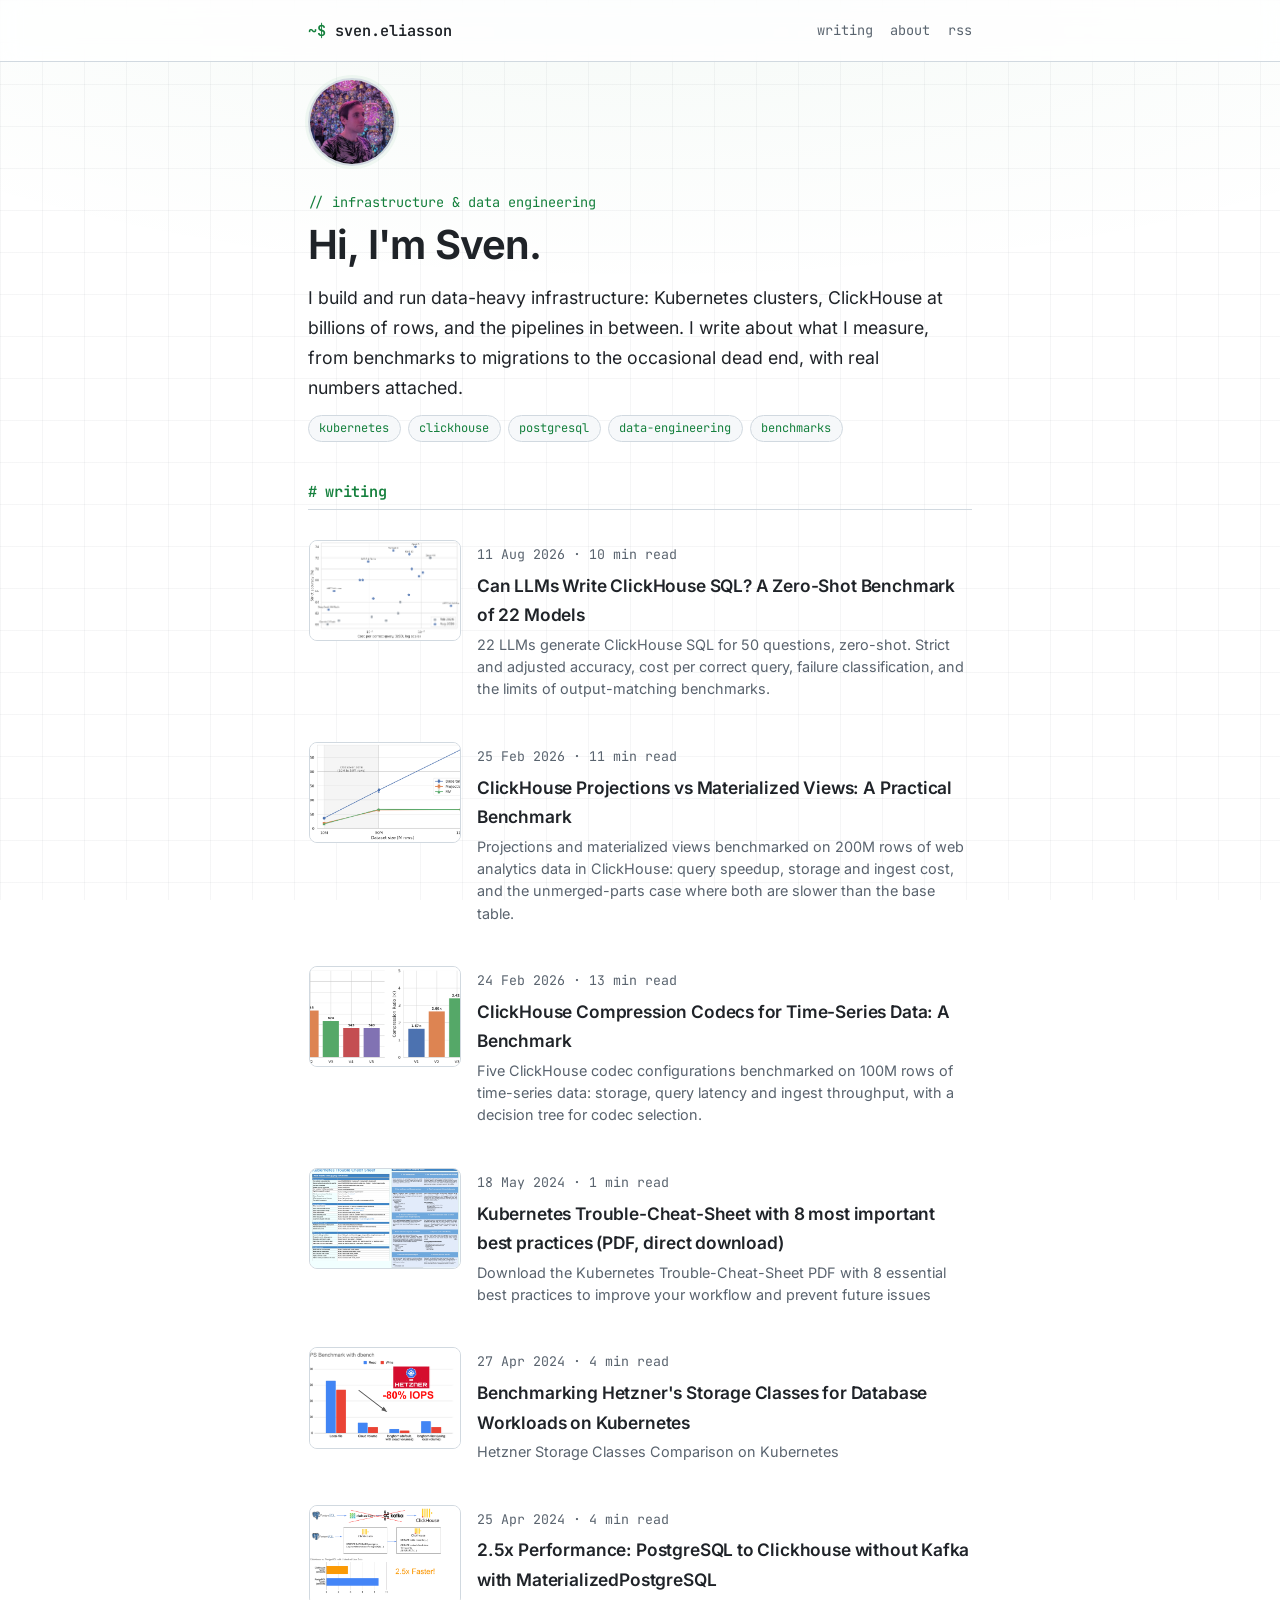
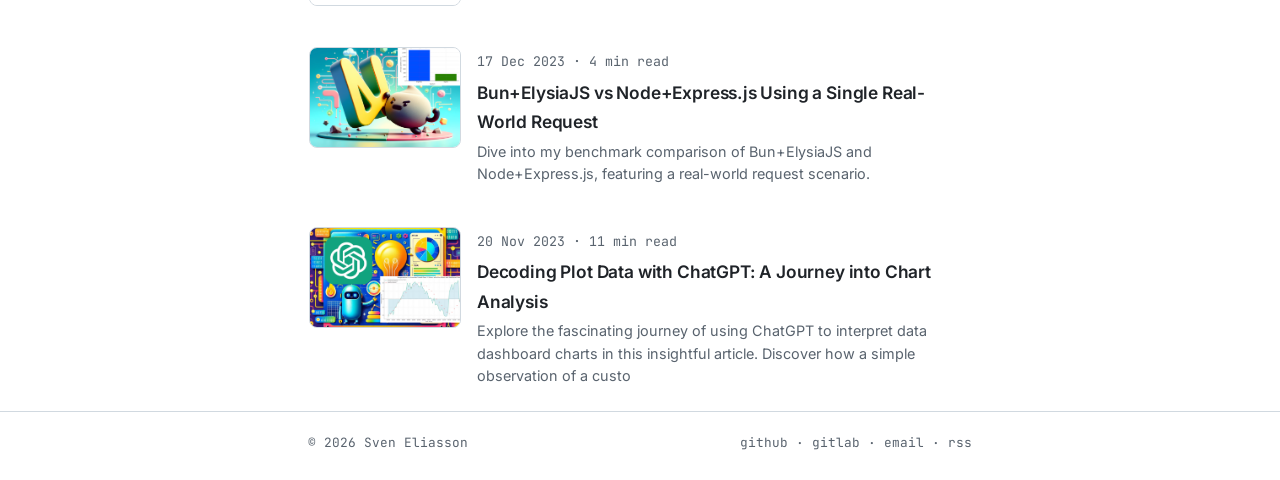
==== index.html @ e59bf4e6 "deploy: comino/blog@e3d6c3b7e4f18a72178c5c359baac1803e4e9590" ====
<!DOCTYPE html><html lang="en"> <head><meta charset="utf-8"><meta name="viewport" content="width=device-width, initial-scale=1"><title>Sven Eliasson · Infrastructure &amp; Data Engineering</title><meta name="description" content="Engineering notes on Kubernetes, ClickHouse and data pipelines: benchmarks, learnings and numbers from production."><link rel="canonical" href="https://sveneliasson.de/"><link rel="icon" type="image/svg+xml" href="/favicon.svg"><meta property="og:title" content="Sven Eliasson · Infrastructure &#38; Data Engineering"><meta property="og:description" content="Engineering notes on Kubernetes, ClickHouse and data pipelines: benchmarks, learnings and numbers from production."><meta property="og:type" content="website"><meta property="og:url" content="https://sveneliasson.de/"><meta name="twitter:card" content="summary"><link rel="alternate" type="application/rss+xml" title="Sven Eliasson" href="/rss.xml"><link rel="sitemap" href="/sitemap-index.xml"><link rel="stylesheet" href="/_astro/_slug_.RFOjj78o.css">
<style>.hero[data-astro-cid-j7pv25f6]{margin:1rem 0 2.5rem}.portrait[data-astro-cid-j7pv25f6]{width:5.5rem;height:5.5rem;border-radius:50%;object-fit:cover;border:2px solid var(--border);box-shadow:0 0 0 3px var(--glow);margin-bottom:1rem}.kicker[data-astro-cid-j7pv25f6]{font-family:var(--mono);font-size:.85rem;color:var(--accent);margin:0 0 .4rem}.hero[data-astro-cid-j7pv25f6] h1[data-astro-cid-j7pv25f6]{font-size:2.5rem;margin:0 0 .8rem}.lede[data-astro-cid-j7pv25f6]{font-size:1.1rem;max-width:40rem;margin:0}.section-label[data-astro-cid-j7pv25f6]{font-family:var(--mono);font-size:.95rem;font-weight:600;color:var(--accent);border-bottom:1px solid var(--border);padding-bottom:.5rem}.post-list[data-astro-cid-j7pv25f6]{list-style:none;padding:0;margin:0}.post-list[data-astro-cid-j7pv25f6] li[data-astro-cid-j7pv25f6]{margin:0}.post-link[data-astro-cid-j7pv25f6]{display:flex;gap:1rem;align-items:flex-start;padding:1.05rem 1rem;margin:.35rem -1rem;border-radius:10px;border:1px solid transparent;color:inherit;text-decoration:none;transition:background .15s ease,border-color .15s ease}.post-link[data-astro-cid-j7pv25f6]:hover{background:var(--bg-raise);border-color:var(--border);text-decoration:none}.post-title[data-astro-cid-j7pv25f6]{display:block;font-weight:600;font-size:1.08rem;letter-spacing:-.01em;color:var(--fg);margin-top:.2rem;transition:color .15s ease}.post-link[data-astro-cid-j7pv25f6]:hover .post-title[data-astro-cid-j7pv25f6]{color:var(--accent)}.post-body[data-astro-cid-j7pv25f6]{flex:1;min-width:0}.post-thumb[data-astro-cid-j7pv25f6]{flex:none;width:9.5rem;aspect-ratio:3 / 2;object-fit:cover;border-radius:8px;transition:border-color .15s ease}.post-link[data-astro-cid-j7pv25f6]:hover .post-thumb[data-astro-cid-j7pv25f6]{border-color:var(--accent)}@media(max-width:34rem){.post-link[data-astro-cid-j7pv25f6]{flex-direction:column;gap:.75rem}.post-thumb[data-astro-cid-j7pv25f6]{width:100%;aspect-ratio:2 / 1}}.post-desc[data-astro-cid-j7pv25f6]{display:block;color:var(--muted);font-size:.9rem;line-height:1.55;margin-top:.25rem}
</style></head> <body> <header class="site"> <div class="wrap"> <a href="/" class="brand"><span class="prompt">~$</span> sven.eliasson</a> <nav> <a href="/">writing</a> <a href="/about/">about</a> <a href="/rss.xml">rss</a> </nav> </div> </header> <main class="wrap">  <section class="hero" data-astro-cid-j7pv25f6> <img class="portrait" src="/images/sven-avatar.jpg" alt="Sven Eliasson" width="480" height="480" data-astro-cid-j7pv25f6> <p class="kicker" data-astro-cid-j7pv25f6>// infrastructure &amp; data engineering</p> <h1 data-astro-cid-j7pv25f6>Hi, I'm Sven.</h1> <p class="lede" data-astro-cid-j7pv25f6>
I build and run data-heavy infrastructure: Kubernetes clusters, ClickHouse at
      billions of rows, and the pipelines in between. I write about what I measure,
      from benchmarks to migrations to the occasional dead end, with real numbers attached.
</p> <ul class="chips" aria-label="Topics" data-astro-cid-j7pv25f6> <li class="chip" data-astro-cid-j7pv25f6>kubernetes</li> <li class="chip" data-astro-cid-j7pv25f6>clickhouse</li> <li class="chip" data-astro-cid-j7pv25f6>postgresql</li> <li class="chip" data-astro-cid-j7pv25f6>data-engineering</li> <li class="chip" data-astro-cid-j7pv25f6>benchmarks</li> </ul> </section> <section data-astro-cid-j7pv25f6> <h2 class="section-label" data-astro-cid-j7pv25f6># writing</h2> <ul class="post-list" data-astro-cid-j7pv25f6> <li data-astro-cid-j7pv25f6> <a class="post-link" href="/can-llms-write-clickhouse-sql-zero-shot-evaluation/" data-astro-cid-j7pv25f6> <img class="post-thumb" src="/images/exp03-cost-efficiency.png" alt="" loading="lazy" data-astro-cid-j7pv25f6> <span class="post-body" data-astro-cid-j7pv25f6> <span class="meta" data-astro-cid-j7pv25f6> 11 Aug 2026 · 10 min read
</span> <span class="post-title" data-astro-cid-j7pv25f6>Can LLMs Write ClickHouse SQL? A Zero-Shot Benchmark of 22 Models</span> <span class="post-desc" data-astro-cid-j7pv25f6>22 LLMs generate ClickHouse SQL for 50 questions, zero-shot. Strict and adjusted accuracy, cost per correct query, failure classification, and the limits of output-matching benchmarks.</span> </span> </a> </li><li data-astro-cid-j7pv25f6> <a class="post-link" href="/clickhouse-projections-vs-materialized-views-benchmark/" data-astro-cid-j7pv25f6> <img class="post-thumb" src="/images/exp02-scaling-crossover.png" alt="" loading="lazy" data-astro-cid-j7pv25f6> <span class="post-body" data-astro-cid-j7pv25f6> <span class="meta" data-astro-cid-j7pv25f6> 25 Feb 2026 · 11 min read
</span> <span class="post-title" data-astro-cid-j7pv25f6>ClickHouse Projections vs Materialized Views: A Practical Benchmark</span> <span class="post-desc" data-astro-cid-j7pv25f6>Projections and materialized views benchmarked on 200M rows of web analytics data in ClickHouse: query speedup, storage and ingest cost, and the unmerged-parts case where both are slower than the base table.</span> </span> </a> </li><li data-astro-cid-j7pv25f6> <a class="post-link" href="/clickhouse-compression-codecs-timeseries-benchmark/" data-astro-cid-j7pv25f6> <img class="post-thumb" src="/images/exp01-storage-overview.png" alt="" loading="lazy" data-astro-cid-j7pv25f6> <span class="post-body" data-astro-cid-j7pv25f6> <span class="meta" data-astro-cid-j7pv25f6> 24 Feb 2026 · 13 min read
</span> <span class="post-title" data-astro-cid-j7pv25f6>ClickHouse Compression Codecs for Time-Series Data: A Benchmark</span> <span class="post-desc" data-astro-cid-j7pv25f6>Five ClickHouse codec configurations benchmarked on 100M rows of time-series data: storage, query latency and ingest throughput, with a decision tree for codec selection.</span> </span> </a> </li><li data-astro-cid-j7pv25f6> <a class="post-link" href="/kubernetes-trouble-cheat-sheet-with-8-most-important-best-practices-pdf-direct-download/" data-astro-cid-j7pv25f6> <img class="post-thumb" src="/images/v1716052982499-e3b21c1c-205d-43d4-8384-5326130189cd.png" alt="" loading="lazy" data-astro-cid-j7pv25f6> <span class="post-body" data-astro-cid-j7pv25f6> <span class="meta" data-astro-cid-j7pv25f6> 18 May 2024 · 1 min read
</span> <span class="post-title" data-astro-cid-j7pv25f6>Kubernetes  Trouble-Cheat-Sheet with 8 most important best practices  (PDF, direct download)</span> <span class="post-desc" data-astro-cid-j7pv25f6>Download the Kubernetes Trouble-Cheat-Sheet PDF with 8 essential best practices to improve your workflow and prevent future issues</span> </span> </a> </li><li data-astro-cid-j7pv25f6> <a class="post-link" href="/benchmarking-hetzners-storage-classes-for-database-workloads-on-kubernetes/" data-astro-cid-j7pv25f6> <img class="post-thumb" src="/images/v1714235920738-ec1713ff-0bb8-4c96-9eeb-075066a65e16.png" alt="" loading="lazy" data-astro-cid-j7pv25f6> <span class="post-body" data-astro-cid-j7pv25f6> <span class="meta" data-astro-cid-j7pv25f6> 27 Apr 2024 · 4 min read
</span> <span class="post-title" data-astro-cid-j7pv25f6>Benchmarking Hetzner&#39;s Storage Classes for Database Workloads on Kubernetes</span> <span class="post-desc" data-astro-cid-j7pv25f6>Hetzner Storage Classes Comparison on Kubernetes</span> </span> </a> </li><li data-astro-cid-j7pv25f6> <a class="post-link" href="/stream-postgresql-to-clickhouse-without-kafka-with-materializedpostgresql/" data-astro-cid-j7pv25f6> <img class="post-thumb" src="/images/v1714059286187-323b96fd-dc4b-408f-941a-7e0b5c29815b.png" alt="" loading="lazy" data-astro-cid-j7pv25f6> <span class="post-body" data-astro-cid-j7pv25f6> <span class="meta" data-astro-cid-j7pv25f6> 25 Apr 2024 · 4 min read
</span> <span class="post-title" data-astro-cid-j7pv25f6>2.5x Performance: PostgreSQL to Clickhouse without Kafka with MaterializedPostgreSQL</span>  </span> </a> </li><li data-astro-cid-j7pv25f6> <a class="post-link" href="/bunelysiajs-vs-nodeexpressjs-using-a-single-real-world-request/" data-astro-cid-j7pv25f6> <img class="post-thumb" src="/images/v1714236478995-d636ca86-f2e2-45c1-926a-fd06dfc77a70.png" alt="" loading="lazy" data-astro-cid-j7pv25f6> <span class="post-body" data-astro-cid-j7pv25f6> <span class="meta" data-astro-cid-j7pv25f6> 17 Dec 2023 · 4 min read
</span> <span class="post-title" data-astro-cid-j7pv25f6>Bun+ElysiaJS vs Node+Express.js Using a Single Real-World Request</span> <span class="post-desc" data-astro-cid-j7pv25f6>Dive into my benchmark comparison of Bun+ElysiaJS and Node+Express.js, featuring a real-world request scenario.</span> </span> </a> </li><li data-astro-cid-j7pv25f6> <a class="post-link" href="/decoding-plot-data-with-chatgpt-a-journey-into-chart-analysis-part-1/" data-astro-cid-j7pv25f6> <img class="post-thumb" src="/images/v1714236677806-10f3b815-e233-4522-a0b3-6654522fe5af.png" alt="" loading="lazy" data-astro-cid-j7pv25f6> <span class="post-body" data-astro-cid-j7pv25f6> <span class="meta" data-astro-cid-j7pv25f6> 20 Nov 2023 · 11 min read
</span> <span class="post-title" data-astro-cid-j7pv25f6>Decoding Plot Data with ChatGPT: A Journey into Chart Analysis</span> <span class="post-desc" data-astro-cid-j7pv25f6>Explore the fascinating journey of using ChatGPT to interpret data dashboard charts in this insightful article. Discover how a simple observation of a custo</span> </span> </a> </li> </ul> </section>   </main> <footer class="site"> <div class="wrap"> <span>© 2026 Sven Eliasson</span> <span> <a href="https://github.com/comino">github</a> ·
<a href="https://gitlab.com/comino">gitlab</a> ·
<a href="mailto:mail@sveneliasson.de">email</a> ·
<a href="/rss.xml">rss</a> </span> </div> </footer> </body></html>
---- _astro/_slug_.RFOjj78o.css ----
@font-face{font-family:Inter Variable;font-style:normal;font-display:swap;font-weight:100 900;src:url(/_astro/inter-cyrillic-ext-wght-normal.BOeWTOD4.woff2) format("woff2-variations");unicode-range:U+0460-052F,U+1C80-1C8A,U+20B4,U+2DE0-2DFF,U+A640-A69F,U+FE2E-FE2F}@font-face{font-family:Inter Variable;font-style:normal;font-display:swap;font-weight:100 900;src:url(/_astro/inter-cyrillic-wght-normal.DqGufNeO.woff2) format("woff2-variations");unicode-range:U+0301,U+0400-045F,U+0490-0491,U+04B0-04B1,U+2116}@font-face{font-family:Inter Variable;font-style:normal;font-display:swap;font-weight:100 900;src:url(/_astro/inter-greek-ext-wght-normal.DlzME5K_.woff2) format("woff2-variations");unicode-range:U+1F00-1FFF}@font-face{font-family:Inter Variable;font-style:normal;font-display:swap;font-weight:100 900;src:url(/_astro/inter-greek-wght-normal.CkhJZR-_.woff2) format("woff2-variations");unicode-range:U+0370-0377,U+037A-037F,U+0384-038A,U+038C,U+038E-03A1,U+03A3-03FF}@font-face{font-family:Inter Variable;font-style:normal;font-display:swap;font-weight:100 900;src:url(/_astro/inter-vietnamese-wght-normal.CBcvBZtf.woff2) format("woff2-variations");unicode-range:U+0102-0103,U+0110-0111,U+0128-0129,U+0168-0169,U+01A0-01A1,U+01AF-01B0,U+0300-0301,U+0303-0304,U+0308-0309,U+0323,U+0329,U+1EA0-1EF9,U+20AB}@font-face{font-family:Inter Variable;font-style:normal;font-display:swap;font-weight:100 900;src:url(/_astro/inter-latin-ext-wght-normal.DO1Apj_S.woff2) format("woff2-variations");unicode-range:U+0100-02BA,U+02BD-02C5,U+02C7-02CC,U+02CE-02D7,U+02DD-02FF,U+0304,U+0308,U+0329,U+1D00-1DBF,U+1E00-1E9F,U+1EF2-1EFF,U+2020,U+20A0-20AB,U+20AD-20C0,U+2113,U+2C60-2C7F,U+A720-A7FF}@font-face{font-family:Inter Variable;font-style:normal;font-display:swap;font-weight:100 900;src:url(/_astro/inter-latin-wght-normal.Dx4kXJAl.woff2) format("woff2-variations");unicode-range:U+0000-00FF,U+0131,U+0152-0153,U+02BB-02BC,U+02C6,U+02DA,U+02DC,U+0304,U+0308,U+0329,U+2000-206F,U+20AC,U+2122,U+2191,U+2193,U+2212,U+2215,U+FEFF,U+FFFD}@font-face{font-family:JetBrains Mono Variable;font-style:normal;font-display:swap;font-weight:100 800;src:url([data-uri]) format("woff2-variations");unicode-range:U+0460-052F,U+1C80-1C8A,U+20B4,U+2DE0-2DFF,U+A640-A69F,U+FE2E-FE2F}@font-face{font-family:JetBrains Mono Variable;font-style:normal;font-display:swap;font-weight:100 800;src:url(/_astro/jetbrains-mono-cyrillic-wght-normal.D73BlboJ.woff2) format("woff2-variations");unicode-range:U+0301,U+0400-045F,U+0490-0491,U+04B0-04B1,U+2116}@font-face{font-family:JetBrains Mono Variable;font-style:normal;font-display:swap;font-weight:100 800;src:url(/_astro/jetbrains-mono-greek-wght-normal.Bw9x6K1M.woff2) format("woff2-variations");unicode-range:U+0370-0377,U+037A-037F,U+0384-038A,U+038C,U+038E-03A1,U+03A3-03FF}@font-face{font-family:JetBrains Mono Variable;font-style:normal;font-display:swap;font-weight:100 800;src:url(/_astro/jetbrains-mono-vietnamese-wght-normal.Bt-aOZkq.woff2) format("woff2-variations");unicode-range:U+0102-0103,U+0110-0111,U+0128-0129,U+0168-0169,U+01A0-01A1,U+01AF-01B0,U+0300-0301,U+0303-0304,U+0308-0309,U+0323,U+0329,U+1EA0-1EF9,U+20AB}@font-face{font-family:JetBrains Mono Variable;font-style:normal;font-display:swap;font-weight:100 800;src:url(/_astro/jetbrains-mono-latin-ext-wght-normal.DBQx-q_a.woff2) format("woff2-variations");unicode-range:U+0100-02BA,U+02BD-02C5,U+02C7-02CC,U+02CE-02D7,U+02DD-02FF,U+0304,U+0308,U+0329,U+1D00-1DBF,U+1E00-1E9F,U+1EF2-1EFF,U+2020,U+20A0-20AB,U+20AD-20C0,U+2113,U+2C60-2C7F,U+A720-A7FF}@font-face{font-family:JetBrains Mono Variable;font-style:normal;font-display:swap;font-weight:100 800;src:url(/_astro/jetbrains-mono-latin-wght-normal.B9CIFXIH.woff2) format("woff2-variations");unicode-range:U+0000-00FF,U+0131,U+0152-0153,U+02BB-02BC,U+02C6,U+02DA,U+02DC,U+0304,U+0308,U+0329,U+2000-206F,U+20AC,U+2122,U+2191,U+2193,U+2212,U+2215,U+FEFF,U+FFFD}:root{--bg: #0d1117;--bg-raise: #151b23;--fg: #e6e8eb;--muted: #8b949e;--accent: #4ade80;--accent-dim: #22c55e;--link: #7dd3fc;--border: #262d36;--code-bg: #161c24;--glow: rgba(74, 222, 128, .07);--grid-line: rgba(139, 148, 158, .07);--header-bg: rgba(13, 17, 23, .75);--mono: "JetBrains Mono Variable", ui-monospace, "Cascadia Code", Menlo, Consolas, monospace;--sans: "Inter Variable", -apple-system, BlinkMacSystemFont, "Segoe UI", Roboto, "Helvetica Neue", Arial, sans-serif}@media(prefers-color-scheme:light){:root{--bg: #ffffff;--bg-raise: #f6f8fa;--fg: #1f2328;--muted: #59636e;--accent: #15803d;--accent-dim: #166534;--link: #0969da;--border: #d1d9e0;--code-bg: #f6f8fa;--glow: rgba(21, 128, 61, .05);--grid-line: rgba(89, 99, 110, .06);--header-bg: rgba(255, 255, 255, .8)}}*{box-sizing:border-box}html{scroll-behavior:smooth}body{margin:0;background:var(--bg);background-image:radial-gradient(ellipse 80% 40% at 50% -8%,var(--glow),transparent),linear-gradient(var(--grid-line) 1px,transparent 1px),linear-gradient(90deg,var(--grid-line) 1px,transparent 1px);background-size:100% 100%,42px 42px,42px 42px;background-attachment:fixed;color:var(--fg);font-family:var(--sans);line-height:1.7;font-size:1.02rem;-webkit-font-smoothing:antialiased;min-height:100vh;display:flex;flex-direction:column}.wrap{max-width:44rem;width:100%;margin:0 auto;padding:0 1.25rem}::selection{background:var(--accent);color:var(--bg)}header.site{position:sticky;top:0;z-index:10;border-bottom:1px solid var(--border);background:var(--header-bg);backdrop-filter:blur(10px);-webkit-backdrop-filter:blur(10px)}header.site .wrap{display:flex;justify-content:space-between;align-items:center;padding-top:1.1rem;padding-bottom:1.1rem}.brand{font-family:var(--mono);font-weight:600;font-size:.95rem;color:var(--fg);text-decoration:none}.brand .prompt{color:var(--accent)}header.site nav{display:flex;gap:1.1rem}header.site nav a{font-family:var(--mono);font-size:.85rem;color:var(--muted);text-decoration:none}header.site nav a:hover{color:var(--accent)}main{padding:3rem 0 4rem;flex:1}a{color:var(--link);text-decoration:none}a:hover{text-decoration:underline;text-underline-offset:3px}article a{text-decoration:underline;text-decoration-color:var(--border);text-underline-offset:3px}article a:hover{text-decoration-color:var(--link)}h1,h2,h3,h4{line-height:1.25;letter-spacing:-.02em;font-weight:650}h1{font-size:1.9rem;margin:0 0 .5rem}h2{font-size:1.35rem;margin-top:2.4rem}h3{font-size:1.1rem}article h2{border-bottom:1px solid var(--border);padding-bottom:.4rem}img{max-width:100%;height:auto;border-radius:10px;border:1px solid var(--border)}pre{padding:1rem 1.1rem;border-radius:8px;overflow-x:auto;font-size:.84rem;line-height:1.55;border:1px solid var(--border)}code{font-family:var(--mono);font-size:.92em}:not(pre)>code{background:var(--code-bg);border:1px solid var(--border);padding:.08em .35em;border-radius:5px}table{border-collapse:collapse;display:block;overflow-x:auto;font-size:.88rem;margin:1.2rem 0}th,td{border:1px solid var(--border);padding:.45rem .75rem;text-align:left}th{background:var(--bg-raise);font-family:var(--mono);font-size:.8rem}tbody tr:nth-child(2n){background:var(--bg-raise)}blockquote{margin:1.2rem 0;padding:.2rem 1.1rem;border-left:3px solid var(--accent);background:var(--bg-raise);border-radius:0 8px 8px 0;color:var(--muted)}hr{border:0;border-top:1px solid var(--border);margin:2.5rem 0}.meta,.chip{font-family:var(--mono)}.meta{color:var(--muted);font-size:.83rem}.chips{display:flex;flex-wrap:wrap;gap:.45rem;padding:0;margin:.8rem 0 0;list-style:none}.chip{font-size:.75rem;color:var(--accent);border:1px solid var(--border);background:var(--bg-raise);border-radius:999px;padding:.12rem .65rem}footer.site{border-top:1px solid var(--border)}footer.site .wrap{display:flex;flex-wrap:wrap;gap:.4rem 1.4rem;justify-content:space-between;padding-top:1.3rem;padding-bottom:1.6rem;color:var(--muted);font-family:var(--mono);font-size:.8rem}footer.site a{color:var(--muted)}footer.site a:hover{color:var(--accent)}
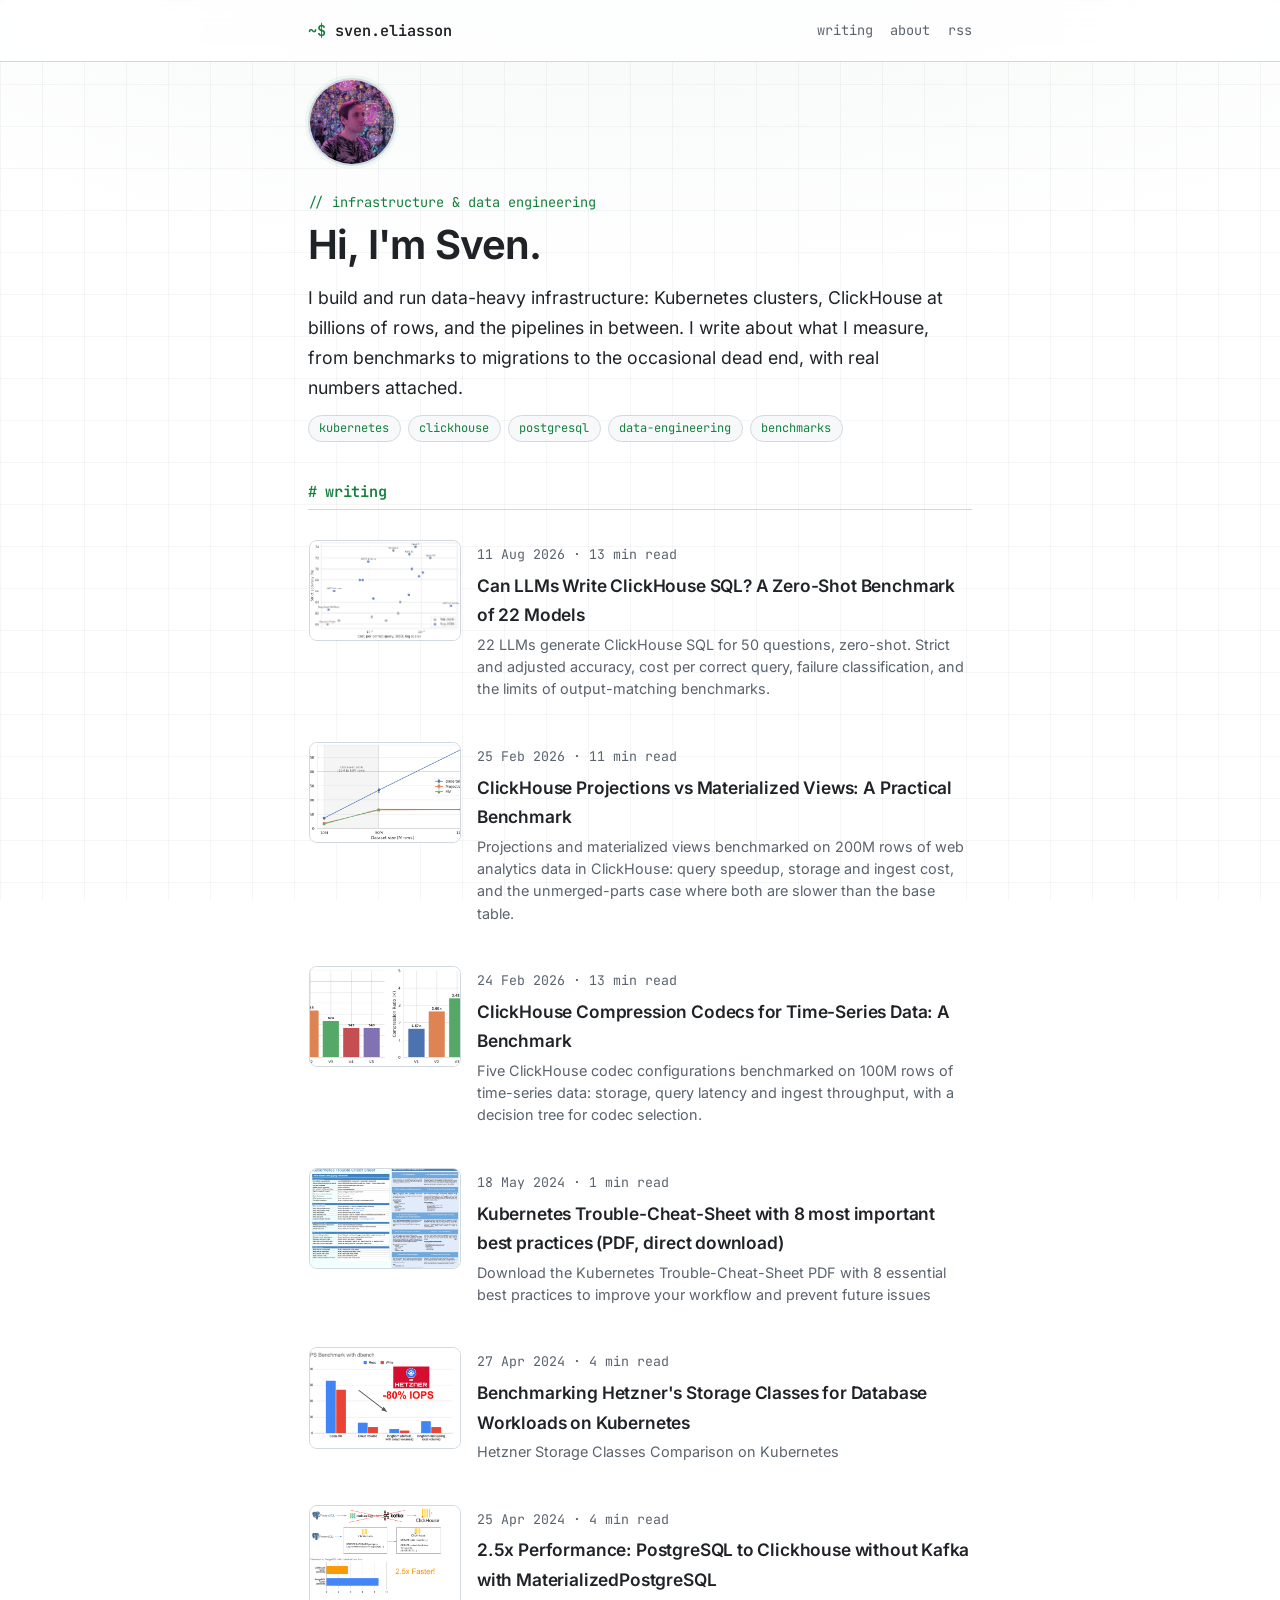
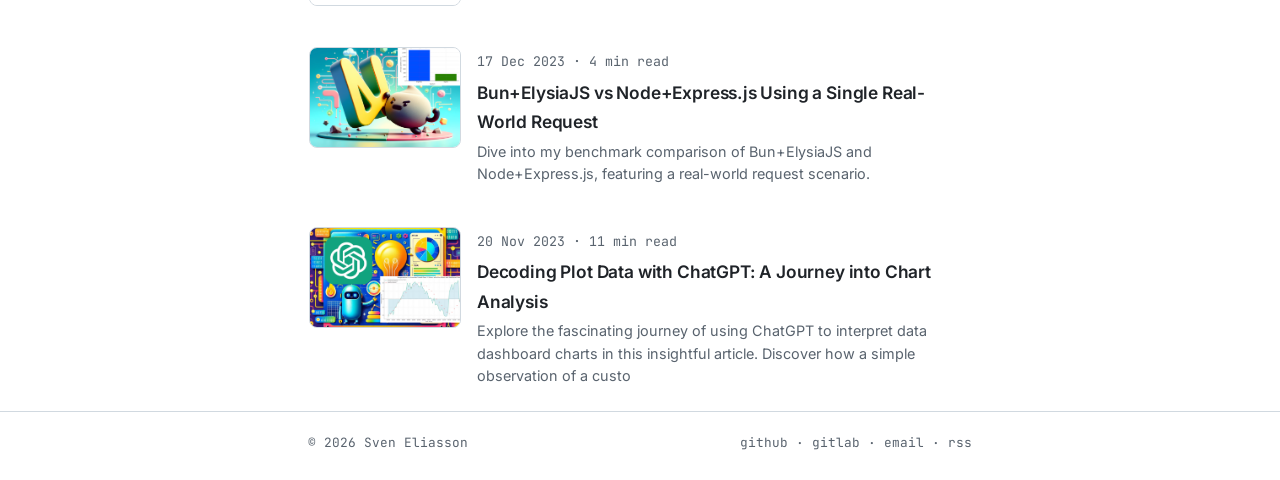
==== commit c319abf4: "deploy: comino/blog@d149237f4a50dfda583f0911447486b7f1e32060" ====
--- a/index.html
+++ b/index.html
@@ -4,7 +4,7 @@
 I build and run data-heavy infrastructure: Kubernetes clusters, ClickHouse at
       billions of rows, and the pipelines in between. I write about what I measure,
       from benchmarks to migrations to the occasional dead end, with real numbers attached.
-</p> <ul class="chips" aria-label="Topics" data-astro-cid-j7pv25f6> <li class="chip" data-astro-cid-j7pv25f6>kubernetes</li> <li class="chip" data-astro-cid-j7pv25f6>clickhouse</li> <li class="chip" data-astro-cid-j7pv25f6>postgresql</li> <li class="chip" data-astro-cid-j7pv25f6>data-engineering</li> <li class="chip" data-astro-cid-j7pv25f6>benchmarks</li> </ul> </section> <section data-astro-cid-j7pv25f6> <h2 class="section-label" data-astro-cid-j7pv25f6># writing</h2> <ul class="post-list" data-astro-cid-j7pv25f6> <li data-astro-cid-j7pv25f6> <a class="post-link" href="/can-llms-write-clickhouse-sql-zero-shot-evaluation/" data-astro-cid-j7pv25f6> <img class="post-thumb" src="/images/exp03-cost-efficiency.png" alt="" loading="lazy" data-astro-cid-j7pv25f6> <span class="post-body" data-astro-cid-j7pv25f6> <span class="meta" data-astro-cid-j7pv25f6> 11 Aug 2026 · 10 min read
+</p> <ul class="chips" aria-label="Topics" data-astro-cid-j7pv25f6> <li class="chip" data-astro-cid-j7pv25f6>kubernetes</li> <li class="chip" data-astro-cid-j7pv25f6>clickhouse</li> <li class="chip" data-astro-cid-j7pv25f6>postgresql</li> <li class="chip" data-astro-cid-j7pv25f6>data-engineering</li> <li class="chip" data-astro-cid-j7pv25f6>benchmarks</li> </ul> </section> <section data-astro-cid-j7pv25f6> <h2 class="section-label" data-astro-cid-j7pv25f6># writing</h2> <ul class="post-list" data-astro-cid-j7pv25f6> <li data-astro-cid-j7pv25f6> <a class="post-link" href="/can-llms-write-clickhouse-sql-zero-shot-evaluation/" data-astro-cid-j7pv25f6> <img class="post-thumb" src="/images/exp03-cost-efficiency.png" alt="" loading="lazy" data-astro-cid-j7pv25f6> <span class="post-body" data-astro-cid-j7pv25f6> <span class="meta" data-astro-cid-j7pv25f6> 11 Aug 2026 · 13 min read
 </span> <span class="post-title" data-astro-cid-j7pv25f6>Can LLMs Write ClickHouse SQL? A Zero-Shot Benchmark of 22 Models</span> <span class="post-desc" data-astro-cid-j7pv25f6>22 LLMs generate ClickHouse SQL for 50 questions, zero-shot. Strict and adjusted accuracy, cost per correct query, failure classification, and the limits of output-matching benchmarks.</span> </span> </a> </li><li data-astro-cid-j7pv25f6> <a class="post-link" href="/clickhouse-projections-vs-materialized-views-benchmark/" data-astro-cid-j7pv25f6> <img class="post-thumb" src="/images/exp02-scaling-crossover.png" alt="" loading="lazy" data-astro-cid-j7pv25f6> <span class="post-body" data-astro-cid-j7pv25f6> <span class="meta" data-astro-cid-j7pv25f6> 25 Feb 2026 · 11 min read
 </span> <span class="post-title" data-astro-cid-j7pv25f6>ClickHouse Projections vs Materialized Views: A Practical Benchmark</span> <span class="post-desc" data-astro-cid-j7pv25f6>Projections and materialized views benchmarked on 200M rows of web analytics data in ClickHouse: query speedup, storage and ingest cost, and the unmerged-parts case where both are slower than the base table.</span> </span> </a> </li><li data-astro-cid-j7pv25f6> <a class="post-link" href="/clickhouse-compression-codecs-timeseries-benchmark/" data-astro-cid-j7pv25f6> <img class="post-thumb" src="/images/exp01-storage-overview.png" alt="" loading="lazy" data-astro-cid-j7pv25f6> <span class="post-body" data-astro-cid-j7pv25f6> <span class="meta" data-astro-cid-j7pv25f6> 24 Feb 2026 · 13 min read
 </span> <span class="post-title" data-astro-cid-j7pv25f6>ClickHouse Compression Codecs for Time-Series Data: A Benchmark</span> <span class="post-desc" data-astro-cid-j7pv25f6>Five ClickHouse codec configurations benchmarked on 100M rows of time-series data: storage, query latency and ingest throughput, with a decision tree for codec selection.</span> </span> </a> </li><li data-astro-cid-j7pv25f6> <a class="post-link" href="/kubernetes-trouble-cheat-sheet-with-8-most-important-best-practices-pdf-direct-download/" data-astro-cid-j7pv25f6> <img class="post-thumb" src="/images/v1716052982499-e3b21c1c-205d-43d4-8384-5326130189cd.png" alt="" loading="lazy" data-astro-cid-j7pv25f6> <span class="post-body" data-astro-cid-j7pv25f6> <span class="meta" data-astro-cid-j7pv25f6> 18 May 2024 · 1 min read
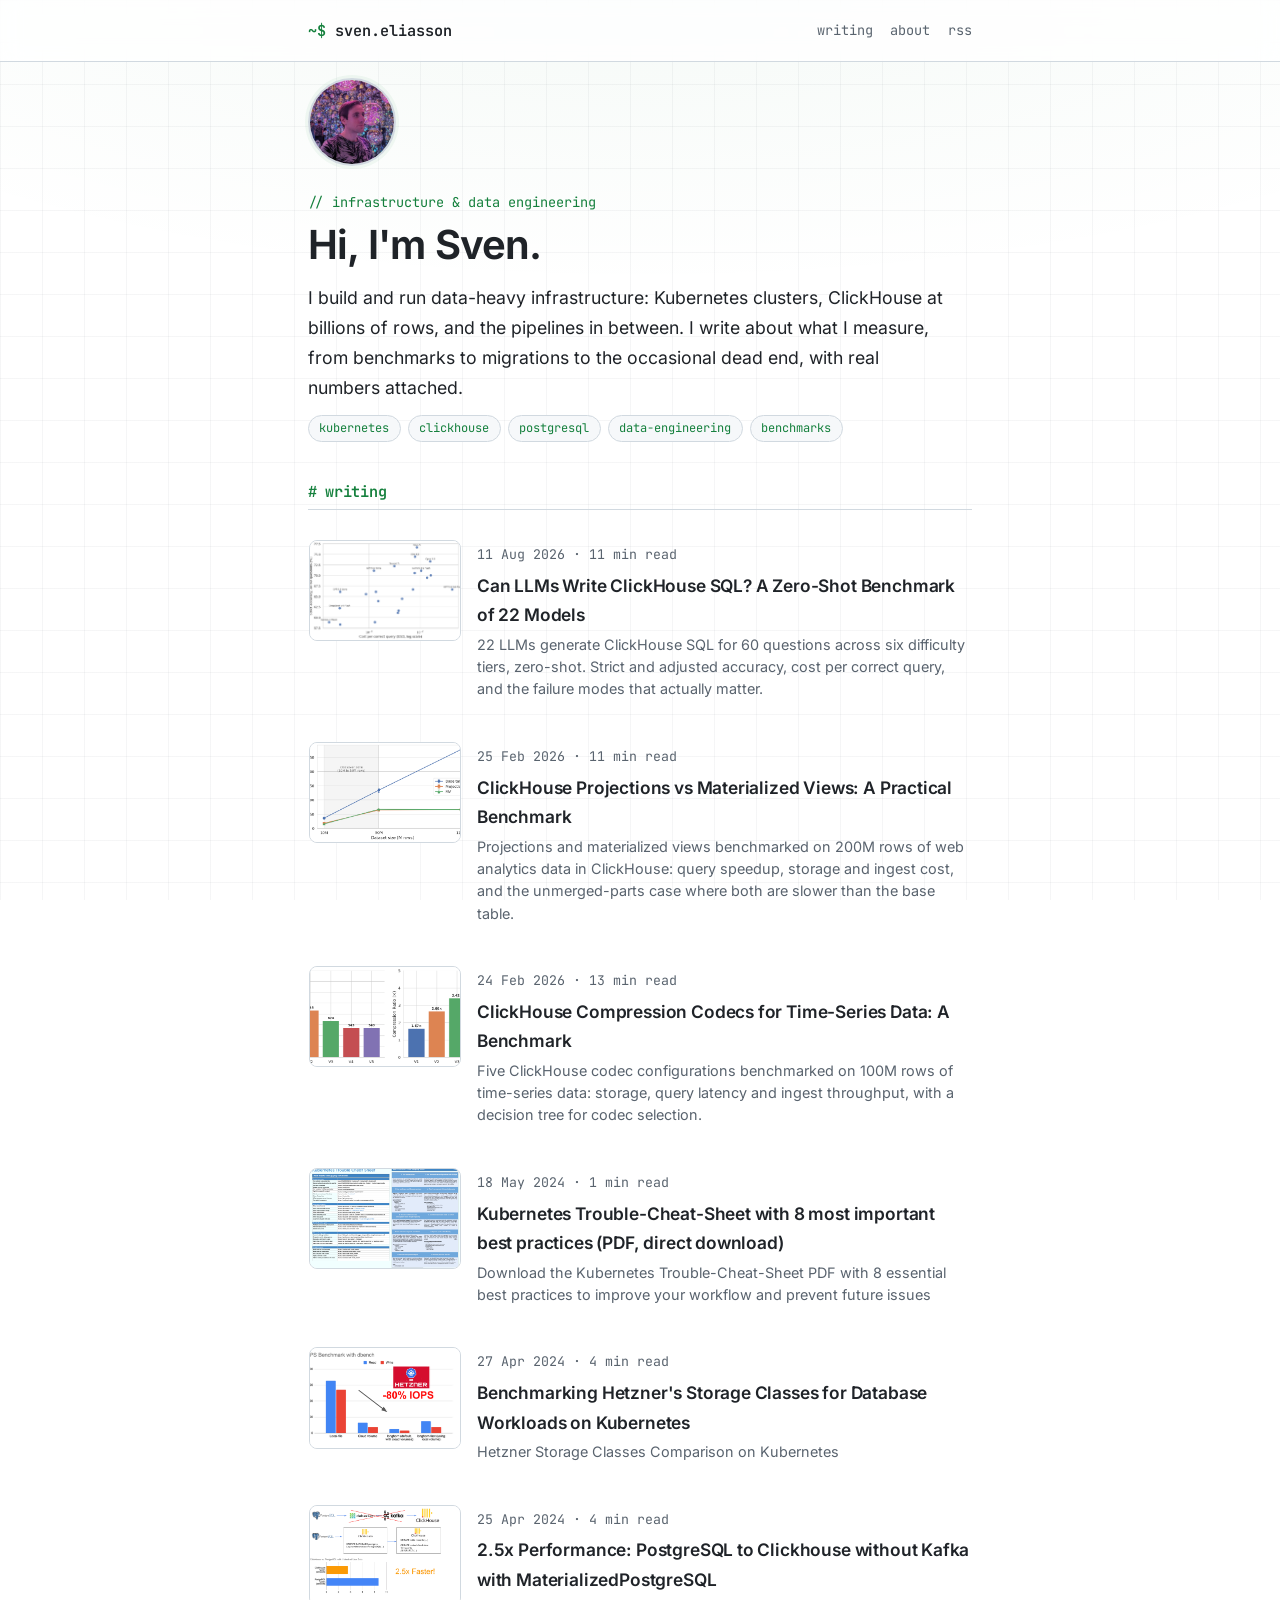
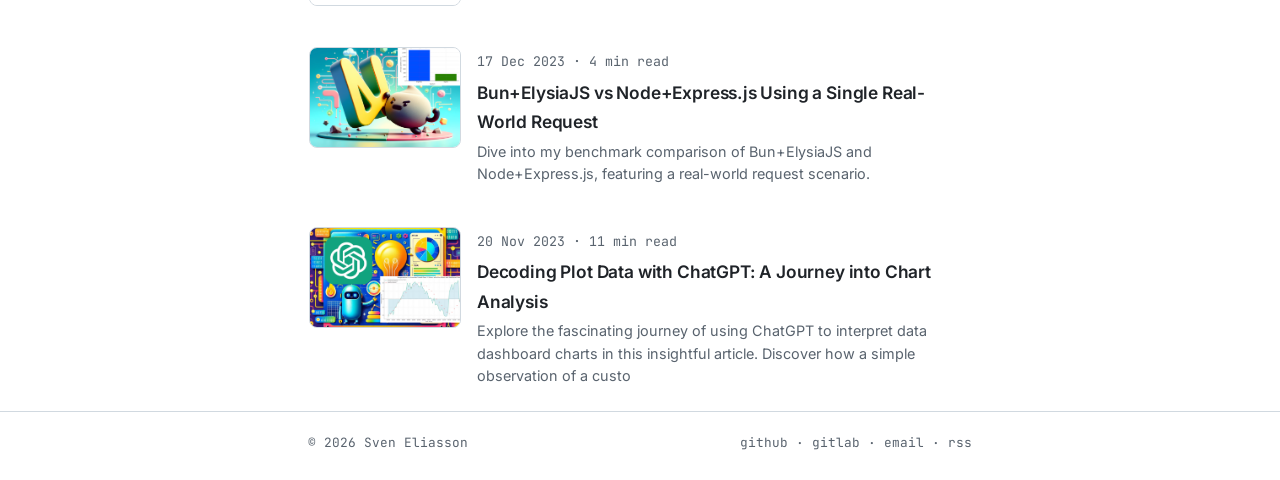
==== commit 6bd2b962: "deploy: comino/blog@745a5f376274e6841e45b15e64cc4e4aef0172b0" ====
--- a/index.html
+++ b/index.html
@@ -4,8 +4,8 @@
 I build and run data-heavy infrastructure: Kubernetes clusters, ClickHouse at
       billions of rows, and the pipelines in between. I write about what I measure,
       from benchmarks to migrations to the occasional dead end, with real numbers attached.
-</p> <ul class="chips" aria-label="Topics" data-astro-cid-j7pv25f6> <li class="chip" data-astro-cid-j7pv25f6>kubernetes</li> <li class="chip" data-astro-cid-j7pv25f6>clickhouse</li> <li class="chip" data-astro-cid-j7pv25f6>postgresql</li> <li class="chip" data-astro-cid-j7pv25f6>data-engineering</li> <li class="chip" data-astro-cid-j7pv25f6>benchmarks</li> </ul> </section> <section data-astro-cid-j7pv25f6> <h2 class="section-label" data-astro-cid-j7pv25f6># writing</h2> <ul class="post-list" data-astro-cid-j7pv25f6> <li data-astro-cid-j7pv25f6> <a class="post-link" href="/can-llms-write-clickhouse-sql-zero-shot-evaluation/" data-astro-cid-j7pv25f6> <img class="post-thumb" src="/images/exp03-cost-efficiency.png" alt="" loading="lazy" data-astro-cid-j7pv25f6> <span class="post-body" data-astro-cid-j7pv25f6> <span class="meta" data-astro-cid-j7pv25f6> 11 Aug 2026 · 13 min read
-</span> <span class="post-title" data-astro-cid-j7pv25f6>Can LLMs Write ClickHouse SQL? A Zero-Shot Benchmark of 22 Models</span> <span class="post-desc" data-astro-cid-j7pv25f6>22 LLMs generate ClickHouse SQL for 50 questions, zero-shot. Strict and adjusted accuracy, cost per correct query, failure classification, and the limits of output-matching benchmarks.</span> </span> </a> </li><li data-astro-cid-j7pv25f6> <a class="post-link" href="/clickhouse-projections-vs-materialized-views-benchmark/" data-astro-cid-j7pv25f6> <img class="post-thumb" src="/images/exp02-scaling-crossover.png" alt="" loading="lazy" data-astro-cid-j7pv25f6> <span class="post-body" data-astro-cid-j7pv25f6> <span class="meta" data-astro-cid-j7pv25f6> 25 Feb 2026 · 11 min read
+</p> <ul class="chips" aria-label="Topics" data-astro-cid-j7pv25f6> <li class="chip" data-astro-cid-j7pv25f6>kubernetes</li> <li class="chip" data-astro-cid-j7pv25f6>clickhouse</li> <li class="chip" data-astro-cid-j7pv25f6>postgresql</li> <li class="chip" data-astro-cid-j7pv25f6>data-engineering</li> <li class="chip" data-astro-cid-j7pv25f6>benchmarks</li> </ul> </section> <section data-astro-cid-j7pv25f6> <h2 class="section-label" data-astro-cid-j7pv25f6># writing</h2> <ul class="post-list" data-astro-cid-j7pv25f6> <li data-astro-cid-j7pv25f6> <a class="post-link" href="/can-llms-write-clickhouse-sql-zero-shot-evaluation/" data-astro-cid-j7pv25f6> <img class="post-thumb" src="/images/exp03-cost-efficiency.png" alt="" loading="lazy" data-astro-cid-j7pv25f6> <span class="post-body" data-astro-cid-j7pv25f6> <span class="meta" data-astro-cid-j7pv25f6> 11 Aug 2026 · 11 min read
+</span> <span class="post-title" data-astro-cid-j7pv25f6>Can LLMs Write ClickHouse SQL? A Zero-Shot Benchmark of 22 Models</span> <span class="post-desc" data-astro-cid-j7pv25f6>22 LLMs generate ClickHouse SQL for 60 questions across six difficulty tiers, zero-shot. Strict and adjusted accuracy, cost per correct query, and the failure modes that actually matter.</span> </span> </a> </li><li data-astro-cid-j7pv25f6> <a class="post-link" href="/clickhouse-projections-vs-materialized-views-benchmark/" data-astro-cid-j7pv25f6> <img class="post-thumb" src="/images/exp02-scaling-crossover.png" alt="" loading="lazy" data-astro-cid-j7pv25f6> <span class="post-body" data-astro-cid-j7pv25f6> <span class="meta" data-astro-cid-j7pv25f6> 25 Feb 2026 · 11 min read
 </span> <span class="post-title" data-astro-cid-j7pv25f6>ClickHouse Projections vs Materialized Views: A Practical Benchmark</span> <span class="post-desc" data-astro-cid-j7pv25f6>Projections and materialized views benchmarked on 200M rows of web analytics data in ClickHouse: query speedup, storage and ingest cost, and the unmerged-parts case where both are slower than the base table.</span> </span> </a> </li><li data-astro-cid-j7pv25f6> <a class="post-link" href="/clickhouse-compression-codecs-timeseries-benchmark/" data-astro-cid-j7pv25f6> <img class="post-thumb" src="/images/exp01-storage-overview.png" alt="" loading="lazy" data-astro-cid-j7pv25f6> <span class="post-body" data-astro-cid-j7pv25f6> <span class="meta" data-astro-cid-j7pv25f6> 24 Feb 2026 · 13 min read
 </span> <span class="post-title" data-astro-cid-j7pv25f6>ClickHouse Compression Codecs for Time-Series Data: A Benchmark</span> <span class="post-desc" data-astro-cid-j7pv25f6>Five ClickHouse codec configurations benchmarked on 100M rows of time-series data: storage, query latency and ingest throughput, with a decision tree for codec selection.</span> </span> </a> </li><li data-astro-cid-j7pv25f6> <a class="post-link" href="/kubernetes-trouble-cheat-sheet-with-8-most-important-best-practices-pdf-direct-download/" data-astro-cid-j7pv25f6> <img class="post-thumb" src="/images/v1716052982499-e3b21c1c-205d-43d4-8384-5326130189cd.png" alt="" loading="lazy" data-astro-cid-j7pv25f6> <span class="post-body" data-astro-cid-j7pv25f6> <span class="meta" data-astro-cid-j7pv25f6> 18 May 2024 · 1 min read
 </span> <span class="post-title" data-astro-cid-j7pv25f6>Kubernetes  Trouble-Cheat-Sheet with 8 most important best practices  (PDF, direct download)</span> <span class="post-desc" data-astro-cid-j7pv25f6>Download the Kubernetes Trouble-Cheat-Sheet PDF with 8 essential best practices to improve your workflow and prevent future issues</span> </span> </a> </li><li data-astro-cid-j7pv25f6> <a class="post-link" href="/benchmarking-hetzners-storage-classes-for-database-workloads-on-kubernetes/" data-astro-cid-j7pv25f6> <img class="post-thumb" src="/images/v1714235920738-ec1713ff-0bb8-4c96-9eeb-075066a65e16.png" alt="" loading="lazy" data-astro-cid-j7pv25f6> <span class="post-body" data-astro-cid-j7pv25f6> <span class="meta" data-astro-cid-j7pv25f6> 27 Apr 2024 · 4 min read
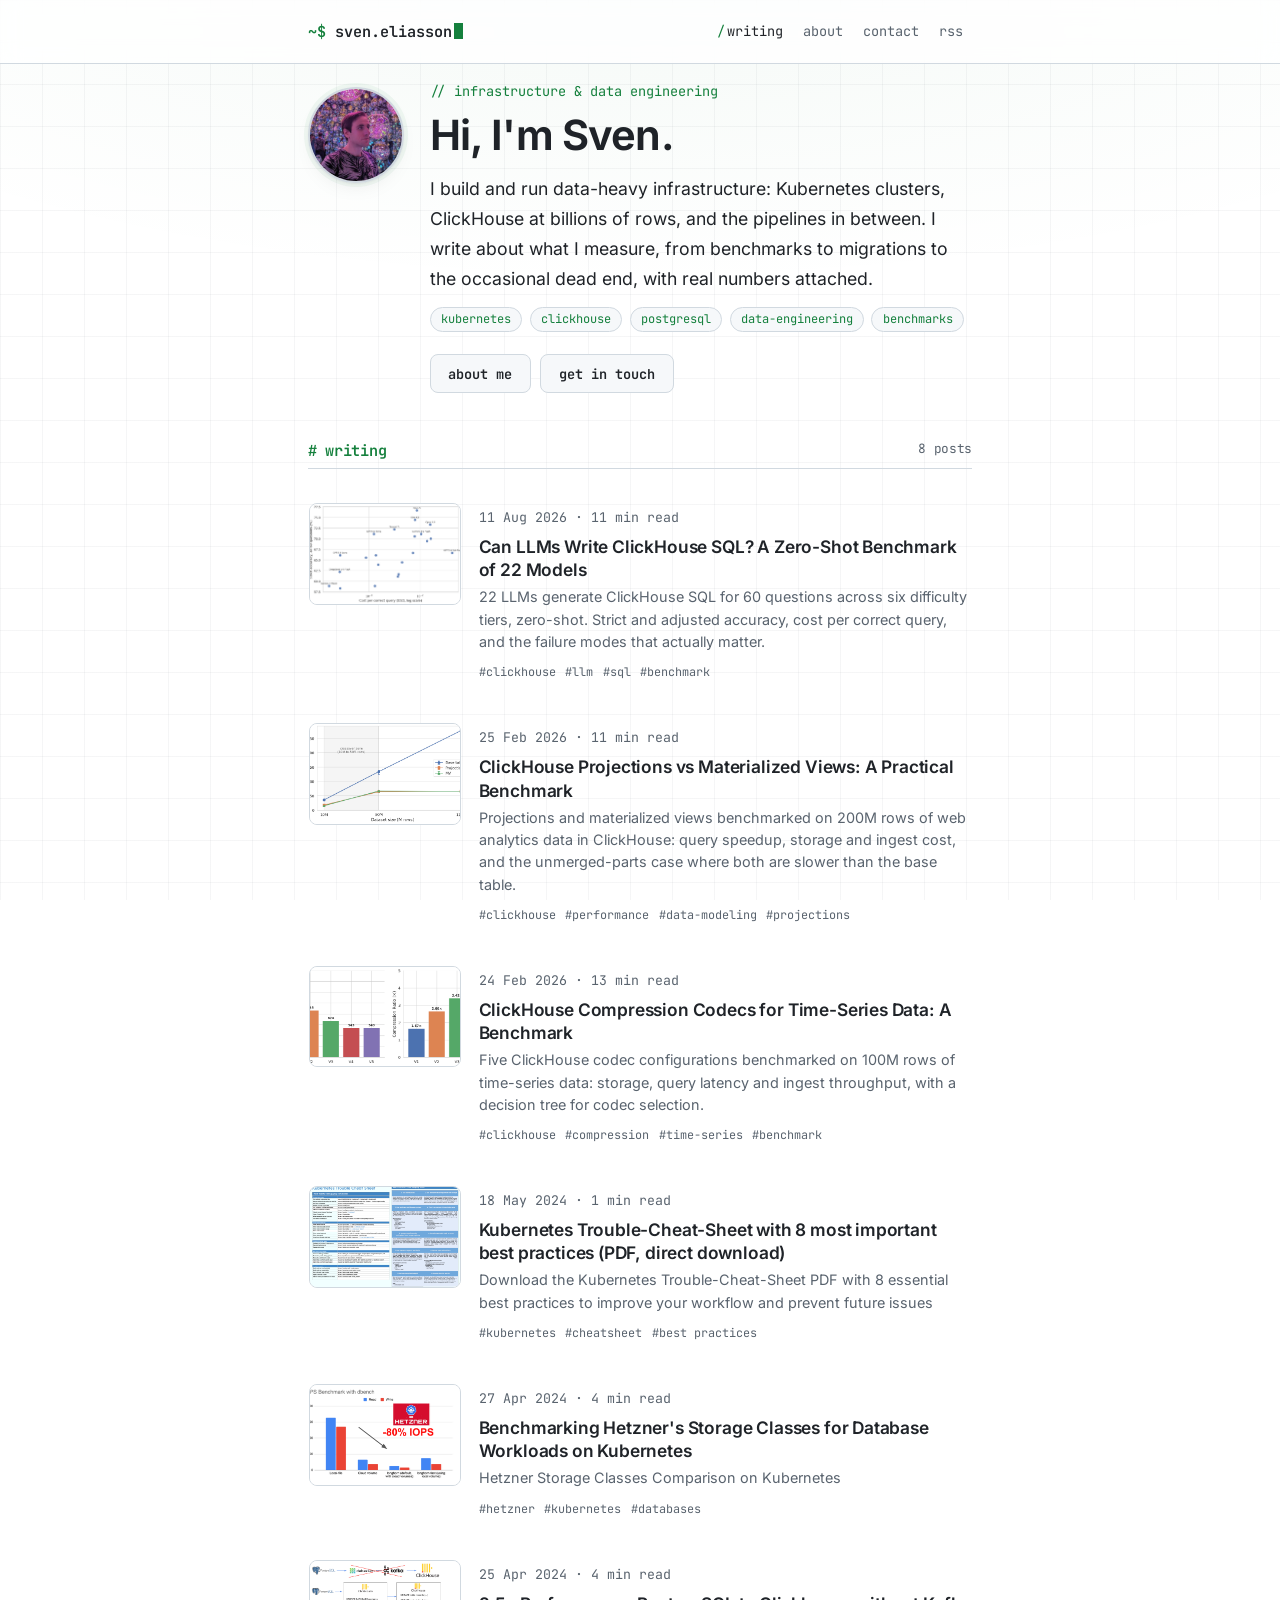
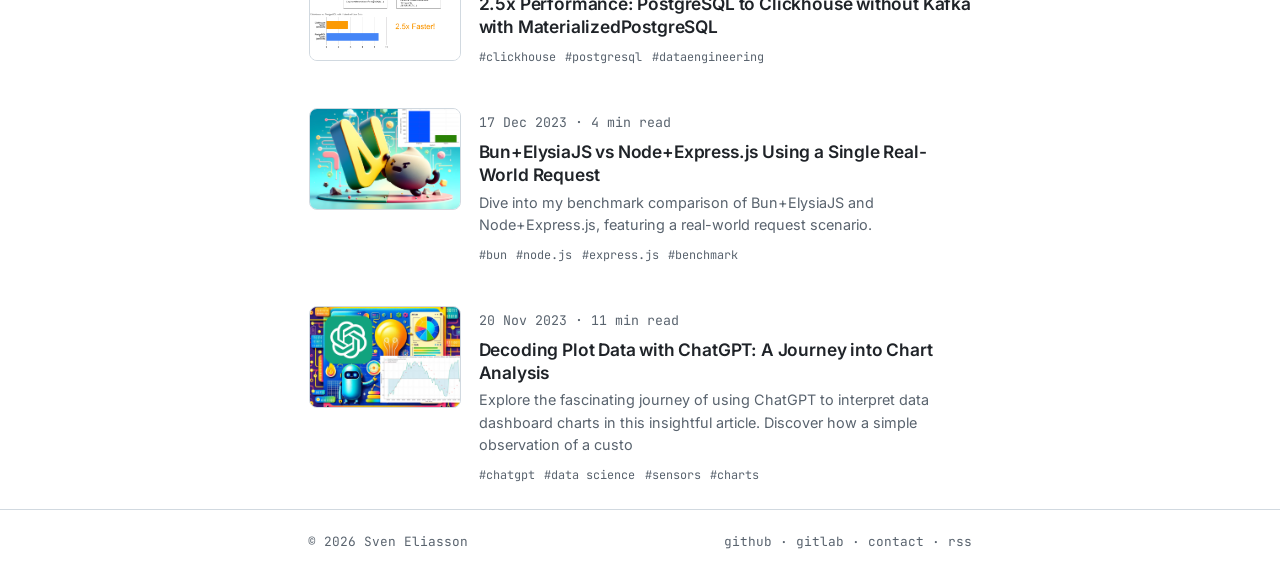
==== commit 0d19fafe: "deploy: comino/blog@d4104d7c3b645026fb70f253ba07bac2f8d1443b" ====
--- a/index.html
+++ b/index.html
@@ -1,18 +1,26 @@
-<!DOCTYPE html><html lang="en"> <head><meta charset="utf-8"><meta name="viewport" content="width=device-width, initial-scale=1"><title>Sven Eliasson · Infrastructure &amp; Data Engineering</title><meta name="description" content="Engineering notes on Kubernetes, ClickHouse and data pipelines: benchmarks, learnings and numbers from production."><link rel="canonical" href="https://sveneliasson.de/"><link rel="icon" type="image/svg+xml" href="/favicon.svg"><meta property="og:title" content="Sven Eliasson · Infrastructure &#38; Data Engineering"><meta property="og:description" content="Engineering notes on Kubernetes, ClickHouse and data pipelines: benchmarks, learnings and numbers from production."><meta property="og:type" content="website"><meta property="og:url" content="https://sveneliasson.de/"><meta name="twitter:card" content="summary"><link rel="alternate" type="application/rss+xml" title="Sven Eliasson" href="/rss.xml"><link rel="sitemap" href="/sitemap-index.xml"><link rel="stylesheet" href="/_astro/_slug_.RFOjj78o.css">
-<style>.hero[data-astro-cid-j7pv25f6]{margin:1rem 0 2.5rem}.portrait[data-astro-cid-j7pv25f6]{width:5.5rem;height:5.5rem;border-radius:50%;object-fit:cover;border:2px solid var(--border);box-shadow:0 0 0 3px var(--glow);margin-bottom:1rem}.kicker[data-astro-cid-j7pv25f6]{font-family:var(--mono);font-size:.85rem;color:var(--accent);margin:0 0 .4rem}.hero[data-astro-cid-j7pv25f6] h1[data-astro-cid-j7pv25f6]{font-size:2.5rem;margin:0 0 .8rem}.lede[data-astro-cid-j7pv25f6]{font-size:1.1rem;max-width:40rem;margin:0}.section-label[data-astro-cid-j7pv25f6]{font-family:var(--mono);font-size:.95rem;font-weight:600;color:var(--accent);border-bottom:1px solid var(--border);padding-bottom:.5rem}.post-list[data-astro-cid-j7pv25f6]{list-style:none;padding:0;margin:0}.post-list[data-astro-cid-j7pv25f6] li[data-astro-cid-j7pv25f6]{margin:0}.post-link[data-astro-cid-j7pv25f6]{display:flex;gap:1rem;align-items:flex-start;padding:1.05rem 1rem;margin:.35rem -1rem;border-radius:10px;border:1px solid transparent;color:inherit;text-decoration:none;transition:background .15s ease,border-color .15s ease}.post-link[data-astro-cid-j7pv25f6]:hover{background:var(--bg-raise);border-color:var(--border);text-decoration:none}.post-title[data-astro-cid-j7pv25f6]{display:block;font-weight:600;font-size:1.08rem;letter-spacing:-.01em;color:var(--fg);margin-top:.2rem;transition:color .15s ease}.post-link[data-astro-cid-j7pv25f6]:hover .post-title[data-astro-cid-j7pv25f6]{color:var(--accent)}.post-body[data-astro-cid-j7pv25f6]{flex:1;min-width:0}.post-thumb[data-astro-cid-j7pv25f6]{flex:none;width:9.5rem;aspect-ratio:3 / 2;object-fit:cover;border-radius:8px;transition:border-color .15s ease}.post-link[data-astro-cid-j7pv25f6]:hover .post-thumb[data-astro-cid-j7pv25f6]{border-color:var(--accent)}@media(max-width:34rem){.post-link[data-astro-cid-j7pv25f6]{flex-direction:column;gap:.75rem}.post-thumb[data-astro-cid-j7pv25f6]{width:100%;aspect-ratio:2 / 1}}.post-desc[data-astro-cid-j7pv25f6]{display:block;color:var(--muted);font-size:.9rem;line-height:1.55;margin-top:.25rem}
-</style></head> <body> <header class="site"> <div class="wrap"> <a href="/" class="brand"><span class="prompt">~$</span> sven.eliasson</a> <nav> <a href="/">writing</a> <a href="/about/">about</a> <a href="/rss.xml">rss</a> </nav> </div> </header> <main class="wrap">  <section class="hero" data-astro-cid-j7pv25f6> <img class="portrait" src="/images/sven-avatar.jpg" alt="Sven Eliasson" width="480" height="480" data-astro-cid-j7pv25f6> <p class="kicker" data-astro-cid-j7pv25f6>// infrastructure &amp; data engineering</p> <h1 data-astro-cid-j7pv25f6>Hi, I'm Sven.</h1> <p class="lede" data-astro-cid-j7pv25f6>
+<!DOCTYPE html><html lang="en"> <head><meta charset="utf-8"><meta name="viewport" content="width=device-width, initial-scale=1"><title>Sven Eliasson · Infrastructure &amp; Data Engineering</title><meta name="description" content="Engineering notes on Kubernetes, ClickHouse and data pipelines: benchmarks, learnings and numbers from production."><link rel="canonical" href="https://sveneliasson.de/"><link rel="icon" type="image/svg+xml" href="/favicon.svg"><meta name="color-scheme" content="dark light"><meta property="og:title" content="Sven Eliasson · Infrastructure &#38; Data Engineering"><meta property="og:site_name" content="Sven Eliasson"><meta property="og:description" content="Engineering notes on Kubernetes, ClickHouse and data pipelines: benchmarks, learnings and numbers from production."><meta property="og:type" content="website"><meta property="og:url" content="https://sveneliasson.de/"><meta name="twitter:card" content="summary"><link rel="alternate" type="application/rss+xml" title="Sven Eliasson" href="/rss.xml"><link rel="sitemap" href="/sitemap-index.xml"><link rel="stylesheet" href="/_astro/_slug_.BN0oVJjn.css">
+<style>.hero[data-astro-cid-j7pv25f6]{display:flex;gap:1.6rem;align-items:flex-start;margin:1rem 0 3rem}.portrait[data-astro-cid-j7pv25f6]{flex:none;width:6rem;height:6rem;border-radius:50%;object-fit:cover;border:2px solid var(--border);box-shadow:0 0 0 4px var(--glow),var(--shadow);margin-top:.4rem}.hero-text[data-astro-cid-j7pv25f6]{min-width:0}.kicker[data-astro-cid-j7pv25f6]{font-family:var(--mono);font-size:.85rem;color:var(--accent);margin:0 0 .4rem}.hero[data-astro-cid-j7pv25f6] h1[data-astro-cid-j7pv25f6]{font-size:clamp(2rem,1.4rem + 2.6vw,2.6rem);margin:0 0 .8rem}.lede[data-astro-cid-j7pv25f6]{font-size:1.1rem;max-width:40rem;margin:0}.hero-links[data-astro-cid-j7pv25f6]{display:flex;flex-wrap:wrap;gap:.6rem;margin:1.4rem 0 0}@media(max-width:34rem){.hero[data-astro-cid-j7pv25f6]{flex-direction:column;gap:1rem}.portrait[data-astro-cid-j7pv25f6]{width:5.5rem;height:5.5rem;margin-top:0}}.count[data-astro-cid-j7pv25f6]{float:right;color:var(--muted);font-weight:400;font-size:.8rem}.post-list[data-astro-cid-j7pv25f6]{list-style:none;padding:0;margin:0}.post-list[data-astro-cid-j7pv25f6] li[data-astro-cid-j7pv25f6]{margin:0}.post-link[data-astro-cid-j7pv25f6]{display:flex;gap:1.1rem;align-items:flex-start;padding:1.05rem 1rem;margin:.35rem -1rem;border-radius:12px;border:1px solid transparent;color:inherit;text-decoration:none;transition:background .15s ease,border-color .15s ease,box-shadow .15s ease}.post-link[data-astro-cid-j7pv25f6]:hover{background:var(--bg-raise);border-color:var(--border);box-shadow:var(--shadow);text-decoration:none}.post-title[data-astro-cid-j7pv25f6]{display:block;font-weight:600;font-size:1.08rem;letter-spacing:-.01em;line-height:1.35;color:var(--fg);margin-top:.25rem;transition:color .15s ease}.post-link[data-astro-cid-j7pv25f6]:hover .post-title[data-astro-cid-j7pv25f6]{color:var(--accent)}.post-body[data-astro-cid-j7pv25f6]{flex:1;min-width:0}.post-thumb[data-astro-cid-j7pv25f6]{flex:none;width:9.5rem;aspect-ratio:3 / 2;object-fit:cover;border-radius:8px;transition:border-color .15s ease}.post-link[data-astro-cid-j7pv25f6]:hover .post-thumb[data-astro-cid-j7pv25f6]{border-color:var(--accent)}.post-desc[data-astro-cid-j7pv25f6]{display:block;color:var(--muted);font-size:.9rem;line-height:1.55;margin-top:.3rem}.post-tags[data-astro-cid-j7pv25f6]{display:flex;flex-wrap:wrap;gap:.6rem;margin-top:.55rem;font-family:var(--mono);font-size:.74rem;color:var(--muted)}@media(max-width:34rem){.post-link[data-astro-cid-j7pv25f6]{flex-direction:column;gap:.75rem}.post-thumb[data-astro-cid-j7pv25f6]{width:100%;aspect-ratio:2 / 1}}
+</style></head> <body> <header class="site"> <div class="wrap"> <a href="/" class="brand"><span class="prompt">~$</span> sven.eliasson<span class="cursor" aria-hidden="true"></span></a> <nav aria-label="Main"> <a href="/" aria-current="page">writing</a><a href="/about/">about</a><a href="/contact/">contact</a><a href="/rss.xml" data-secondary="true">rss</a> </nav> </div> </header> <main class="wrap">  <section class="hero" data-astro-cid-j7pv25f6> <img class="portrait" src="/images/sven-avatar.jpg" alt="Sven Eliasson" width="480" height="480" data-astro-cid-j7pv25f6> <div class="hero-text" data-astro-cid-j7pv25f6> <p class="kicker" data-astro-cid-j7pv25f6>// infrastructure &amp; data engineering</p> <h1 data-astro-cid-j7pv25f6>Hi, I'm Sven.</h1> <p class="lede" data-astro-cid-j7pv25f6>
 I build and run data-heavy infrastructure: Kubernetes clusters, ClickHouse at
-      billions of rows, and the pipelines in between. I write about what I measure,
-      from benchmarks to migrations to the occasional dead end, with real numbers attached.
-</p> <ul class="chips" aria-label="Topics" data-astro-cid-j7pv25f6> <li class="chip" data-astro-cid-j7pv25f6>kubernetes</li> <li class="chip" data-astro-cid-j7pv25f6>clickhouse</li> <li class="chip" data-astro-cid-j7pv25f6>postgresql</li> <li class="chip" data-astro-cid-j7pv25f6>data-engineering</li> <li class="chip" data-astro-cid-j7pv25f6>benchmarks</li> </ul> </section> <section data-astro-cid-j7pv25f6> <h2 class="section-label" data-astro-cid-j7pv25f6># writing</h2> <ul class="post-list" data-astro-cid-j7pv25f6> <li data-astro-cid-j7pv25f6> <a class="post-link" href="/can-llms-write-clickhouse-sql-zero-shot-evaluation/" data-astro-cid-j7pv25f6> <img class="post-thumb" src="/images/exp03-cost-efficiency.png" alt="" loading="lazy" data-astro-cid-j7pv25f6> <span class="post-body" data-astro-cid-j7pv25f6> <span class="meta" data-astro-cid-j7pv25f6> 11 Aug 2026 · 11 min read
-</span> <span class="post-title" data-astro-cid-j7pv25f6>Can LLMs Write ClickHouse SQL? A Zero-Shot Benchmark of 22 Models</span> <span class="post-desc" data-astro-cid-j7pv25f6>22 LLMs generate ClickHouse SQL for 60 questions across six difficulty tiers, zero-shot. Strict and adjusted accuracy, cost per correct query, and the failure modes that actually matter.</span> </span> </a> </li><li data-astro-cid-j7pv25f6> <a class="post-link" href="/clickhouse-projections-vs-materialized-views-benchmark/" data-astro-cid-j7pv25f6> <img class="post-thumb" src="/images/exp02-scaling-crossover.png" alt="" loading="lazy" data-astro-cid-j7pv25f6> <span class="post-body" data-astro-cid-j7pv25f6> <span class="meta" data-astro-cid-j7pv25f6> 25 Feb 2026 · 11 min read
-</span> <span class="post-title" data-astro-cid-j7pv25f6>ClickHouse Projections vs Materialized Views: A Practical Benchmark</span> <span class="post-desc" data-astro-cid-j7pv25f6>Projections and materialized views benchmarked on 200M rows of web analytics data in ClickHouse: query speedup, storage and ingest cost, and the unmerged-parts case where both are slower than the base table.</span> </span> </a> </li><li data-astro-cid-j7pv25f6> <a class="post-link" href="/clickhouse-compression-codecs-timeseries-benchmark/" data-astro-cid-j7pv25f6> <img class="post-thumb" src="/images/exp01-storage-overview.png" alt="" loading="lazy" data-astro-cid-j7pv25f6> <span class="post-body" data-astro-cid-j7pv25f6> <span class="meta" data-astro-cid-j7pv25f6> 24 Feb 2026 · 13 min read
-</span> <span class="post-title" data-astro-cid-j7pv25f6>ClickHouse Compression Codecs for Time-Series Data: A Benchmark</span> <span class="post-desc" data-astro-cid-j7pv25f6>Five ClickHouse codec configurations benchmarked on 100M rows of time-series data: storage, query latency and ingest throughput, with a decision tree for codec selection.</span> </span> </a> </li><li data-astro-cid-j7pv25f6> <a class="post-link" href="/kubernetes-trouble-cheat-sheet-with-8-most-important-best-practices-pdf-direct-download/" data-astro-cid-j7pv25f6> <img class="post-thumb" src="/images/v1716052982499-e3b21c1c-205d-43d4-8384-5326130189cd.png" alt="" loading="lazy" data-astro-cid-j7pv25f6> <span class="post-body" data-astro-cid-j7pv25f6> <span class="meta" data-astro-cid-j7pv25f6> 18 May 2024 · 1 min read
-</span> <span class="post-title" data-astro-cid-j7pv25f6>Kubernetes  Trouble-Cheat-Sheet with 8 most important best practices  (PDF, direct download)</span> <span class="post-desc" data-astro-cid-j7pv25f6>Download the Kubernetes Trouble-Cheat-Sheet PDF with 8 essential best practices to improve your workflow and prevent future issues</span> </span> </a> </li><li data-astro-cid-j7pv25f6> <a class="post-link" href="/benchmarking-hetzners-storage-classes-for-database-workloads-on-kubernetes/" data-astro-cid-j7pv25f6> <img class="post-thumb" src="/images/v1714235920738-ec1713ff-0bb8-4c96-9eeb-075066a65e16.png" alt="" loading="lazy" data-astro-cid-j7pv25f6> <span class="post-body" data-astro-cid-j7pv25f6> <span class="meta" data-astro-cid-j7pv25f6> 27 Apr 2024 · 4 min read
-</span> <span class="post-title" data-astro-cid-j7pv25f6>Benchmarking Hetzner&#39;s Storage Classes for Database Workloads on Kubernetes</span> <span class="post-desc" data-astro-cid-j7pv25f6>Hetzner Storage Classes Comparison on Kubernetes</span> </span> </a> </li><li data-astro-cid-j7pv25f6> <a class="post-link" href="/stream-postgresql-to-clickhouse-without-kafka-with-materializedpostgresql/" data-astro-cid-j7pv25f6> <img class="post-thumb" src="/images/v1714059286187-323b96fd-dc4b-408f-941a-7e0b5c29815b.png" alt="" loading="lazy" data-astro-cid-j7pv25f6> <span class="post-body" data-astro-cid-j7pv25f6> <span class="meta" data-astro-cid-j7pv25f6> 25 Apr 2024 · 4 min read
-</span> <span class="post-title" data-astro-cid-j7pv25f6>2.5x Performance: PostgreSQL to Clickhouse without Kafka with MaterializedPostgreSQL</span>  </span> </a> </li><li data-astro-cid-j7pv25f6> <a class="post-link" href="/bunelysiajs-vs-nodeexpressjs-using-a-single-real-world-request/" data-astro-cid-j7pv25f6> <img class="post-thumb" src="/images/v1714236478995-d636ca86-f2e2-45c1-926a-fd06dfc77a70.png" alt="" loading="lazy" data-astro-cid-j7pv25f6> <span class="post-body" data-astro-cid-j7pv25f6> <span class="meta" data-astro-cid-j7pv25f6> 17 Dec 2023 · 4 min read
-</span> <span class="post-title" data-astro-cid-j7pv25f6>Bun+ElysiaJS vs Node+Express.js Using a Single Real-World Request</span> <span class="post-desc" data-astro-cid-j7pv25f6>Dive into my benchmark comparison of Bun+ElysiaJS and Node+Express.js, featuring a real-world request scenario.</span> </span> </a> </li><li data-astro-cid-j7pv25f6> <a class="post-link" href="/decoding-plot-data-with-chatgpt-a-journey-into-chart-analysis-part-1/" data-astro-cid-j7pv25f6> <img class="post-thumb" src="/images/v1714236677806-10f3b815-e233-4522-a0b3-6654522fe5af.png" alt="" loading="lazy" data-astro-cid-j7pv25f6> <span class="post-body" data-astro-cid-j7pv25f6> <span class="meta" data-astro-cid-j7pv25f6> 20 Nov 2023 · 11 min read
-</span> <span class="post-title" data-astro-cid-j7pv25f6>Decoding Plot Data with ChatGPT: A Journey into Chart Analysis</span> <span class="post-desc" data-astro-cid-j7pv25f6>Explore the fascinating journey of using ChatGPT to interpret data dashboard charts in this insightful article. Discover how a simple observation of a custo</span> </span> </a> </li> </ul> </section>   </main> <footer class="site"> <div class="wrap"> <span>© 2026 Sven Eliasson</span> <span> <a href="https://github.com/comino">github</a> ·
+        billions of rows, and the pipelines in between. I write about what I measure,
+        from benchmarks to migrations to the occasional dead end, with real numbers attached.
+</p> <ul class="chips" aria-label="Topics" data-astro-cid-j7pv25f6> <li class="chip" data-astro-cid-j7pv25f6>kubernetes</li> <li class="chip" data-astro-cid-j7pv25f6>clickhouse</li> <li class="chip" data-astro-cid-j7pv25f6>postgresql</li> <li class="chip" data-astro-cid-j7pv25f6>data-engineering</li> <li class="chip" data-astro-cid-j7pv25f6>benchmarks</li> </ul> <p class="hero-links" data-astro-cid-j7pv25f6> <a class="btn ghost" href="/about/" data-astro-cid-j7pv25f6>about me</a> <a class="btn ghost" href="/contact/" data-astro-cid-j7pv25f6>get in touch</a> </p> </div> </section> <section data-astro-cid-j7pv25f6> <h2 class="section-label" data-astro-cid-j7pv25f6># writing <span class="count" data-astro-cid-j7pv25f6>8 posts</span></h2> <ul class="post-list" data-astro-cid-j7pv25f6> <li data-astro-cid-j7pv25f6> <a class="post-link" href="/can-llms-write-clickhouse-sql-zero-shot-evaluation/" data-astro-cid-j7pv25f6> <img class="post-thumb" src="/images/exp03-cost-efficiency.png" alt="" loading="lazy" width="300" height="200" data-astro-cid-j7pv25f6> <span class="post-body" data-astro-cid-j7pv25f6> <span class="meta" data-astro-cid-j7pv25f6> <time datetime="2026-08-11T00:00:00.000Z" data-astro-cid-j7pv25f6>11 Aug 2026</time>
+· 11 min read
+</span> <span class="post-title" data-astro-cid-j7pv25f6>Can LLMs Write ClickHouse SQL? A Zero-Shot Benchmark of 22 Models</span> <span class="post-desc" data-astro-cid-j7pv25f6>22 LLMs generate ClickHouse SQL for 60 questions across six difficulty tiers, zero-shot. Strict and adjusted accuracy, cost per correct query, and the failure modes that actually matter.</span> <span class="post-tags" data-astro-cid-j7pv25f6> <span data-astro-cid-j7pv25f6>#clickhouse</span><span data-astro-cid-j7pv25f6>#llm</span><span data-astro-cid-j7pv25f6>#sql</span><span data-astro-cid-j7pv25f6>#benchmark</span> </span> </span> </a> </li><li data-astro-cid-j7pv25f6> <a class="post-link" href="/clickhouse-projections-vs-materialized-views-benchmark/" data-astro-cid-j7pv25f6> <img class="post-thumb" src="/images/exp02-scaling-crossover.png" alt="" loading="lazy" width="300" height="200" data-astro-cid-j7pv25f6> <span class="post-body" data-astro-cid-j7pv25f6> <span class="meta" data-astro-cid-j7pv25f6> <time datetime="2026-02-25T00:00:00.000Z" data-astro-cid-j7pv25f6>25 Feb 2026</time>
+· 11 min read
+</span> <span class="post-title" data-astro-cid-j7pv25f6>ClickHouse Projections vs Materialized Views: A Practical Benchmark</span> <span class="post-desc" data-astro-cid-j7pv25f6>Projections and materialized views benchmarked on 200M rows of web analytics data in ClickHouse: query speedup, storage and ingest cost, and the unmerged-parts case where both are slower than the base table.</span> <span class="post-tags" data-astro-cid-j7pv25f6> <span data-astro-cid-j7pv25f6>#clickhouse</span><span data-astro-cid-j7pv25f6>#performance</span><span data-astro-cid-j7pv25f6>#data-modeling</span><span data-astro-cid-j7pv25f6>#projections</span> </span> </span> </a> </li><li data-astro-cid-j7pv25f6> <a class="post-link" href="/clickhouse-compression-codecs-timeseries-benchmark/" data-astro-cid-j7pv25f6> <img class="post-thumb" src="/images/exp01-storage-overview.png" alt="" loading="lazy" width="300" height="200" data-astro-cid-j7pv25f6> <span class="post-body" data-astro-cid-j7pv25f6> <span class="meta" data-astro-cid-j7pv25f6> <time datetime="2026-02-24T00:00:00.000Z" data-astro-cid-j7pv25f6>24 Feb 2026</time>
+· 13 min read
+</span> <span class="post-title" data-astro-cid-j7pv25f6>ClickHouse Compression Codecs for Time-Series Data: A Benchmark</span> <span class="post-desc" data-astro-cid-j7pv25f6>Five ClickHouse codec configurations benchmarked on 100M rows of time-series data: storage, query latency and ingest throughput, with a decision tree for codec selection.</span> <span class="post-tags" data-astro-cid-j7pv25f6> <span data-astro-cid-j7pv25f6>#clickhouse</span><span data-astro-cid-j7pv25f6>#compression</span><span data-astro-cid-j7pv25f6>#time-series</span><span data-astro-cid-j7pv25f6>#benchmark</span> </span> </span> </a> </li><li data-astro-cid-j7pv25f6> <a class="post-link" href="/kubernetes-trouble-cheat-sheet-with-8-most-important-best-practices-pdf-direct-download/" data-astro-cid-j7pv25f6> <img class="post-thumb" src="/images/v1716052982499-e3b21c1c-205d-43d4-8384-5326130189cd.png" alt="" loading="lazy" width="300" height="200" data-astro-cid-j7pv25f6> <span class="post-body" data-astro-cid-j7pv25f6> <span class="meta" data-astro-cid-j7pv25f6> <time datetime="2024-05-18T17:24:58.621Z" data-astro-cid-j7pv25f6>18 May 2024</time>
+· 1 min read
+</span> <span class="post-title" data-astro-cid-j7pv25f6>Kubernetes  Trouble-Cheat-Sheet with 8 most important best practices  (PDF, direct download)</span> <span class="post-desc" data-astro-cid-j7pv25f6>Download the Kubernetes Trouble-Cheat-Sheet PDF with 8 essential best practices to improve your workflow and prevent future issues</span> <span class="post-tags" data-astro-cid-j7pv25f6> <span data-astro-cid-j7pv25f6>#kubernetes</span><span data-astro-cid-j7pv25f6>#cheatsheet</span><span data-astro-cid-j7pv25f6>#best practices</span> </span> </span> </a> </li><li data-astro-cid-j7pv25f6> <a class="post-link" href="/benchmarking-hetzners-storage-classes-for-database-workloads-on-kubernetes/" data-astro-cid-j7pv25f6> <img class="post-thumb" src="/images/v1714235920738-ec1713ff-0bb8-4c96-9eeb-075066a65e16.png" alt="" loading="lazy" width="300" height="200" data-astro-cid-j7pv25f6> <span class="post-body" data-astro-cid-j7pv25f6> <span class="meta" data-astro-cid-j7pv25f6> <time datetime="2024-04-27T16:37:49.811Z" data-astro-cid-j7pv25f6>27 Apr 2024</time>
+· 4 min read
+</span> <span class="post-title" data-astro-cid-j7pv25f6>Benchmarking Hetzner&#39;s Storage Classes for Database Workloads on Kubernetes</span> <span class="post-desc" data-astro-cid-j7pv25f6>Hetzner Storage Classes Comparison on Kubernetes</span> <span class="post-tags" data-astro-cid-j7pv25f6> <span data-astro-cid-j7pv25f6>#hetzner</span><span data-astro-cid-j7pv25f6>#kubernetes</span><span data-astro-cid-j7pv25f6>#databases</span> </span> </span> </a> </li><li data-astro-cid-j7pv25f6> <a class="post-link" href="/stream-postgresql-to-clickhouse-without-kafka-with-materializedpostgresql/" data-astro-cid-j7pv25f6> <img class="post-thumb" src="/images/v1714059286187-323b96fd-dc4b-408f-941a-7e0b5c29815b.png" alt="" loading="lazy" width="300" height="200" data-astro-cid-j7pv25f6> <span class="post-body" data-astro-cid-j7pv25f6> <span class="meta" data-astro-cid-j7pv25f6> <time datetime="2024-04-25T14:43:49.931Z" data-astro-cid-j7pv25f6>25 Apr 2024</time>
+· 4 min read
+</span> <span class="post-title" data-astro-cid-j7pv25f6>2.5x Performance: PostgreSQL to Clickhouse without Kafka with MaterializedPostgreSQL</span>  <span class="post-tags" data-astro-cid-j7pv25f6> <span data-astro-cid-j7pv25f6>#clickhouse</span><span data-astro-cid-j7pv25f6>#postgresql</span><span data-astro-cid-j7pv25f6>#dataengineering</span> </span> </span> </a> </li><li data-astro-cid-j7pv25f6> <a class="post-link" href="/bunelysiajs-vs-nodeexpressjs-using-a-single-real-world-request/" data-astro-cid-j7pv25f6> <img class="post-thumb" src="/images/v1714236478995-d636ca86-f2e2-45c1-926a-fd06dfc77a70.png" alt="" loading="lazy" width="300" height="200" data-astro-cid-j7pv25f6> <span class="post-body" data-astro-cid-j7pv25f6> <span class="meta" data-astro-cid-j7pv25f6> <time datetime="2023-12-17T19:35:07.419Z" data-astro-cid-j7pv25f6>17 Dec 2023</time>
+· 4 min read
+</span> <span class="post-title" data-astro-cid-j7pv25f6>Bun+ElysiaJS vs Node+Express.js Using a Single Real-World Request</span> <span class="post-desc" data-astro-cid-j7pv25f6>Dive into my benchmark comparison of Bun+ElysiaJS and Node+Express.js, featuring a real-world request scenario.</span> <span class="post-tags" data-astro-cid-j7pv25f6> <span data-astro-cid-j7pv25f6>#bun</span><span data-astro-cid-j7pv25f6>#node.js</span><span data-astro-cid-j7pv25f6>#express.js</span><span data-astro-cid-j7pv25f6>#benchmark</span> </span> </span> </a> </li><li data-astro-cid-j7pv25f6> <a class="post-link" href="/decoding-plot-data-with-chatgpt-a-journey-into-chart-analysis-part-1/" data-astro-cid-j7pv25f6> <img class="post-thumb" src="/images/v1714236677806-10f3b815-e233-4522-a0b3-6654522fe5af.png" alt="" loading="lazy" width="300" height="200" data-astro-cid-j7pv25f6> <span class="post-body" data-astro-cid-j7pv25f6> <span class="meta" data-astro-cid-j7pv25f6> <time datetime="2023-11-20T20:20:56.800Z" data-astro-cid-j7pv25f6>20 Nov 2023</time>
+· 11 min read
+</span> <span class="post-title" data-astro-cid-j7pv25f6>Decoding Plot Data with ChatGPT: A Journey into Chart Analysis</span> <span class="post-desc" data-astro-cid-j7pv25f6>Explore the fascinating journey of using ChatGPT to interpret data dashboard charts in this insightful article. Discover how a simple observation of a custo</span> <span class="post-tags" data-astro-cid-j7pv25f6> <span data-astro-cid-j7pv25f6>#chatgpt</span><span data-astro-cid-j7pv25f6>#data science</span><span data-astro-cid-j7pv25f6>#sensors</span><span data-astro-cid-j7pv25f6>#charts</span> </span> </span> </a> </li> </ul> </section>   </main> <footer class="site"> <div class="wrap"> <span>© 2026 Sven Eliasson</span> <span> <a href="https://github.com/comino">github</a> ·
 <a href="https://gitlab.com/comino">gitlab</a> ·
-<a href="mailto:mail@sveneliasson.de">email</a> ·
-<a href="/rss.xml">rss</a> </span> </div> </footer> </body></html>+<a href="/contact/">contact</a> ·
+<a href="/rss.xml">rss</a> </span> </div> </footer> <script type="module">if(navigator.clipboard)for(const e of document.querySelectorAll("article pre")){const t=document.createElement("button");t.type="button",t.className="copy-btn",t.textContent="copy",t.setAttribute("aria-label","Copy code to clipboard"),t.addEventListener("click",async()=>{const o=e.querySelector("code")?.innerText??e.innerText;try{await navigator.clipboard.writeText(o.replace(/\n$/,"")),t.textContent="copied",t.classList.add("done"),setTimeout(()=>{t.textContent="copy",t.classList.remove("done")},1600)}catch{t.textContent="failed"}}),e.appendChild(t)}</script> </body> </html>
--- a/_astro/_slug_.BN0oVJjn.css
+++ b/_astro/_slug_.BN0oVJjn.css
@@ -0,0 +1 @@
+@font-face{font-family:Inter Variable;font-style:normal;font-display:swap;font-weight:100 900;src:url(/_astro/inter-cyrillic-ext-wght-normal.BOeWTOD4.woff2) format("woff2-variations");unicode-range:U+0460-052F,U+1C80-1C8A,U+20B4,U+2DE0-2DFF,U+A640-A69F,U+FE2E-FE2F}@font-face{font-family:Inter Variable;font-style:normal;font-display:swap;font-weight:100 900;src:url(/_astro/inter-cyrillic-wght-normal.DqGufNeO.woff2) format("woff2-variations");unicode-range:U+0301,U+0400-045F,U+0490-0491,U+04B0-04B1,U+2116}@font-face{font-family:Inter Variable;font-style:normal;font-display:swap;font-weight:100 900;src:url(/_astro/inter-greek-ext-wght-normal.DlzME5K_.woff2) format("woff2-variations");unicode-range:U+1F00-1FFF}@font-face{font-family:Inter Variable;font-style:normal;font-display:swap;font-weight:100 900;src:url(/_astro/inter-greek-wght-normal.CkhJZR-_.woff2) format("woff2-variations");unicode-range:U+0370-0377,U+037A-037F,U+0384-038A,U+038C,U+038E-03A1,U+03A3-03FF}@font-face{font-family:Inter Variable;font-style:normal;font-display:swap;font-weight:100 900;src:url(/_astro/inter-vietnamese-wght-normal.CBcvBZtf.woff2) format("woff2-variations");unicode-range:U+0102-0103,U+0110-0111,U+0128-0129,U+0168-0169,U+01A0-01A1,U+01AF-01B0,U+0300-0301,U+0303-0304,U+0308-0309,U+0323,U+0329,U+1EA0-1EF9,U+20AB}@font-face{font-family:Inter Variable;font-style:normal;font-display:swap;font-weight:100 900;src:url(/_astro/inter-latin-ext-wght-normal.DO1Apj_S.woff2) format("woff2-variations");unicode-range:U+0100-02BA,U+02BD-02C5,U+02C7-02CC,U+02CE-02D7,U+02DD-02FF,U+0304,U+0308,U+0329,U+1D00-1DBF,U+1E00-1E9F,U+1EF2-1EFF,U+2020,U+20A0-20AB,U+20AD-20C0,U+2113,U+2C60-2C7F,U+A720-A7FF}@font-face{font-family:Inter Variable;font-style:normal;font-display:swap;font-weight:100 900;src:url(/_astro/inter-latin-wght-normal.Dx4kXJAl.woff2) format("woff2-variations");unicode-range:U+0000-00FF,U+0131,U+0152-0153,U+02BB-02BC,U+02C6,U+02DA,U+02DC,U+0304,U+0308,U+0329,U+2000-206F,U+20AC,U+2122,U+2191,U+2193,U+2212,U+2215,U+FEFF,U+FFFD}@font-face{font-family:JetBrains Mono Variable;font-style:normal;font-display:swap;font-weight:100 800;src:url([data-uri]) format("woff2-variations");unicode-range:U+0460-052F,U+1C80-1C8A,U+20B4,U+2DE0-2DFF,U+A640-A69F,U+FE2E-FE2F}@font-face{font-family:JetBrains Mono Variable;font-style:normal;font-display:swap;font-weight:100 800;src:url(/_astro/jetbrains-mono-cyrillic-wght-normal.D73BlboJ.woff2) format("woff2-variations");unicode-range:U+0301,U+0400-045F,U+0490-0491,U+04B0-04B1,U+2116}@font-face{font-family:JetBrains Mono Variable;font-style:normal;font-display:swap;font-weight:100 800;src:url(/_astro/jetbrains-mono-greek-wght-normal.Bw9x6K1M.woff2) format("woff2-variations");unicode-range:U+0370-0377,U+037A-037F,U+0384-038A,U+038C,U+038E-03A1,U+03A3-03FF}@font-face{font-family:JetBrains Mono Variable;font-style:normal;font-display:swap;font-weight:100 800;src:url(/_astro/jetbrains-mono-vietnamese-wght-normal.Bt-aOZkq.woff2) format("woff2-variations");unicode-range:U+0102-0103,U+0110-0111,U+0128-0129,U+0168-0169,U+01A0-01A1,U+01AF-01B0,U+0300-0301,U+0303-0304,U+0308-0309,U+0323,U+0329,U+1EA0-1EF9,U+20AB}@font-face{font-family:JetBrains Mono Variable;font-style:normal;font-display:swap;font-weight:100 800;src:url(/_astro/jetbrains-mono-latin-ext-wght-normal.DBQx-q_a.woff2) format("woff2-variations");unicode-range:U+0100-02BA,U+02BD-02C5,U+02C7-02CC,U+02CE-02D7,U+02DD-02FF,U+0304,U+0308,U+0329,U+1D00-1DBF,U+1E00-1E9F,U+1EF2-1EFF,U+2020,U+20A0-20AB,U+20AD-20C0,U+2113,U+2C60-2C7F,U+A720-A7FF}@font-face{font-family:JetBrains Mono Variable;font-style:normal;font-display:swap;font-weight:100 800;src:url(/_astro/jetbrains-mono-latin-wght-normal.B9CIFXIH.woff2) format("woff2-variations");unicode-range:U+0000-00FF,U+0131,U+0152-0153,U+02BB-02BC,U+02C6,U+02DA,U+02DC,U+0304,U+0308,U+0329,U+2000-206F,U+20AC,U+2122,U+2191,U+2193,U+2212,U+2215,U+FEFF,U+FFFD}:root{--bg: #0d1117;--bg-raise: #151b23;--fg: #e6e8eb;--muted: #8b949e;--accent: #4ade80;--accent-dim: #22c55e;--link: #7dd3fc;--border: #262d36;--border-strong: #3a4350;--code-bg: #161c24;--glow: rgba(74, 222, 128, .07);--grid-line: rgba(139, 148, 158, .07);--header-bg: rgba(13, 17, 23, .75);--shadow: 0 1px 2px rgba(0, 0, 0, .4), 0 8px 24px -12px rgba(0, 0, 0, .6);--mono: "JetBrains Mono Variable", ui-monospace, "Cascadia Code", Menlo, Consolas, monospace;--sans: "Inter Variable", -apple-system, BlinkMacSystemFont, "Segoe UI", Roboto, "Helvetica Neue", Arial, sans-serif}@media(prefers-color-scheme:light){:root{--bg: #ffffff;--bg-raise: #f6f8fa;--fg: #1f2328;--muted: #59636e;--accent: #15803d;--accent-dim: #166534;--link: #0969da;--border: #d1d9e0;--border-strong: #b6c0ca;--code-bg: #f6f8fa;--glow: rgba(21, 128, 61, .05);--grid-line: rgba(89, 99, 110, .06);--header-bg: rgba(255, 255, 255, .8);--shadow: 0 1px 2px rgba(31, 35, 40, .06), 0 8px 24px -12px rgba(31, 35, 40, .15)}}*{box-sizing:border-box}html{scroll-behavior:smooth}@media(prefers-reduced-motion:reduce){html{scroll-behavior:auto}*,*:before,*:after{transition:none!important;animation:none!important}}body{margin:0;background:var(--bg);background-image:radial-gradient(ellipse 80% 40% at 50% -8%,var(--glow),transparent),linear-gradient(var(--grid-line) 1px,transparent 1px),linear-gradient(90deg,var(--grid-line) 1px,transparent 1px);background-size:100% 100%,42px 42px,42px 42px;background-attachment:fixed;color:var(--fg);font-family:var(--sans);line-height:1.7;font-size:1.02rem;-webkit-font-smoothing:antialiased;text-rendering:optimizeLegibility;min-height:100vh;display:flex;flex-direction:column}.wrap{max-width:44rem;width:100%;margin:0 auto;padding:0 1.25rem}::selection{background:var(--accent);color:var(--bg)}:focus-visible{outline:2px solid var(--accent);outline-offset:3px;border-radius:3px}header.site{position:sticky;top:0;z-index:10;border-bottom:1px solid var(--border);background:var(--header-bg);backdrop-filter:blur(10px);-webkit-backdrop-filter:blur(10px)}header.site .wrap{display:flex;justify-content:space-between;align-items:center;gap:1rem;padding-top:1rem;padding-bottom:1rem}.brand{font-family:var(--mono);font-weight:600;font-size:.95rem;color:var(--fg);text-decoration:none;white-space:nowrap}.brand:hover{text-decoration:none}.brand .prompt{color:var(--accent)}.brand .cursor{display:inline-block;width:.55em;height:1.05em;margin-left:.15em;vertical-align:-.18em;background:var(--accent);animation:blink 1.2s steps(1) infinite}@keyframes blink{50%{opacity:0}}header.site nav{display:flex;gap:.15rem}header.site nav a{font-family:var(--mono);font-size:.85rem;color:var(--muted);text-decoration:none;padding:.25rem .55rem;border-radius:6px;transition:color .15s ease,background .15s ease}header.site nav a:hover{color:var(--accent);background:var(--bg-raise);text-decoration:none}header.site nav a[aria-current=page]{color:var(--fg)}header.site nav a[aria-current=page]:before{content:"/";color:var(--accent);margin-right:.15em}@media(max-width:34rem){header.site .wrap{padding-top:.8rem;padding-bottom:.8rem;gap:.5rem}.brand{font-size:.9rem}.brand .cursor{display:none}header.site nav{gap:0}header.site nav a{padding:.25rem .4rem;font-size:.82rem}header.site nav a[data-secondary]{display:none}}main{padding:3rem 0 4rem;flex:1}a{color:var(--link);text-decoration:none}a:hover{text-decoration:underline;text-underline-offset:3px}article a{text-decoration:underline;text-decoration-color:var(--border-strong);text-underline-offset:3px}article a:hover{text-decoration-color:var(--link)}h1,h2,h3,h4{line-height:1.25;letter-spacing:-.02em;font-weight:650;text-wrap:balance}h1{font-size:clamp(1.6rem,1.2rem + 1.8vw,2rem);margin:0 0 .5rem}h2{font-size:1.35rem;margin-top:2.6rem}h3{font-size:1.1rem;margin-top:2rem}article h2{border-bottom:1px solid var(--border);padding-bottom:.4rem}article h2 code,article h3 code{font-size:.85em}article p,article ul,article ol{margin:1.1rem 0}article li+li{margin-top:.3rem}article>p:first-of-type{font-size:1.06em}strong{font-weight:650}img{max-width:100%;height:auto;border-radius:10px;border:1px solid var(--border)}article img{display:block;margin:1.6rem auto;box-shadow:var(--shadow)}article p>img:only-child{margin:0 auto}article p:has(>img:only-child){margin:1.6rem 0}pre{position:relative;padding:1rem 1.1rem;border-radius:8px;overflow-x:auto;font-size:.84rem;line-height:1.55;border:1px solid var(--border);margin:1.4rem 0;box-shadow:var(--shadow)}pre code{font-size:1em}code{font-family:var(--mono);font-size:.92em;font-feature-settings:"calt" 0}:not(pre)>code{background:var(--code-bg);border:1px solid var(--border);padding:.08em .35em;border-radius:5px;overflow-wrap:anywhere}.copy-btn{position:absolute;top:.5rem;right:.5rem;font:600 .7rem var(--mono);color:var(--muted);background:var(--bg-raise);border:1px solid var(--border);border-radius:5px;padding:.15rem .5rem;cursor:pointer;opacity:0;transition:opacity .15s ease,color .15s ease,border-color .15s ease}pre:hover .copy-btn,.copy-btn:focus-visible{opacity:1}.copy-btn:hover{color:var(--accent);border-color:var(--accent)}.copy-btn.done{color:var(--accent);border-color:var(--accent);opacity:1}table{border-collapse:collapse;display:block;width:max-content;max-width:100%;overflow-x:auto;font-size:.88rem;margin:1.4rem 0;font-variant-numeric:tabular-nums}th,td{border:1px solid var(--border);padding:.45rem .75rem;text-align:left;vertical-align:top}th{background:var(--bg-raise);font-family:var(--mono);font-size:.78rem;font-weight:600;color:var(--muted);white-space:nowrap}tbody tr:nth-child(2n){background:var(--bg-raise)}blockquote{margin:1.4rem 0;padding:.2rem 1.1rem;border-left:3px solid var(--accent);background:var(--bg-raise);border-radius:0 8px 8px 0;color:var(--muted)}blockquote p{margin:.6rem 0}hr{border:0;border-top:1px solid var(--border);margin:2.5rem 0}.meta,.chip{font-family:var(--mono)}.meta{color:var(--muted);font-size:.83rem}.chips{display:flex;flex-wrap:wrap;gap:.45rem;padding:0;margin:.8rem 0 0;list-style:none}.chip{font-size:.75rem;color:var(--accent);border:1px solid var(--border);background:var(--bg-raise);border-radius:999px;padding:.12rem .65rem;line-height:1.6}.btn{display:inline-flex;align-items:center;gap:.45rem;font:600 .85rem var(--mono);color:var(--bg);background:var(--accent);border:1px solid var(--accent);border-radius:8px;padding:.6rem 1.1rem;cursor:pointer;text-decoration:none;transition:background .15s ease,transform .1s ease}.btn:hover{background:var(--accent-dim);border-color:var(--accent-dim);text-decoration:none}.btn:active{transform:translateY(1px)}.btn:disabled{opacity:.6;cursor:wait}.btn.ghost{color:var(--fg);background:var(--bg-raise);border-color:var(--border)}.btn.ghost:hover{border-color:var(--accent);color:var(--accent);background:var(--bg-raise)}.card{background:var(--bg-raise);border:1px solid var(--border);border-radius:12px;padding:1.3rem 1.4rem}.section-label{font-family:var(--mono);font-size:.95rem;font-weight:600;color:var(--accent);border-bottom:1px solid var(--border);padding-bottom:.5rem;margin-bottom:1rem}footer.site{border-top:1px solid var(--border)}footer.site .wrap{display:flex;flex-wrap:wrap;gap:.4rem 1.4rem;justify-content:space-between;padding-top:1.3rem;padding-bottom:1.6rem;color:var(--muted);font-family:var(--mono);font-size:.8rem}footer.site a{color:var(--muted)}footer.site a:hover{color:var(--accent)}
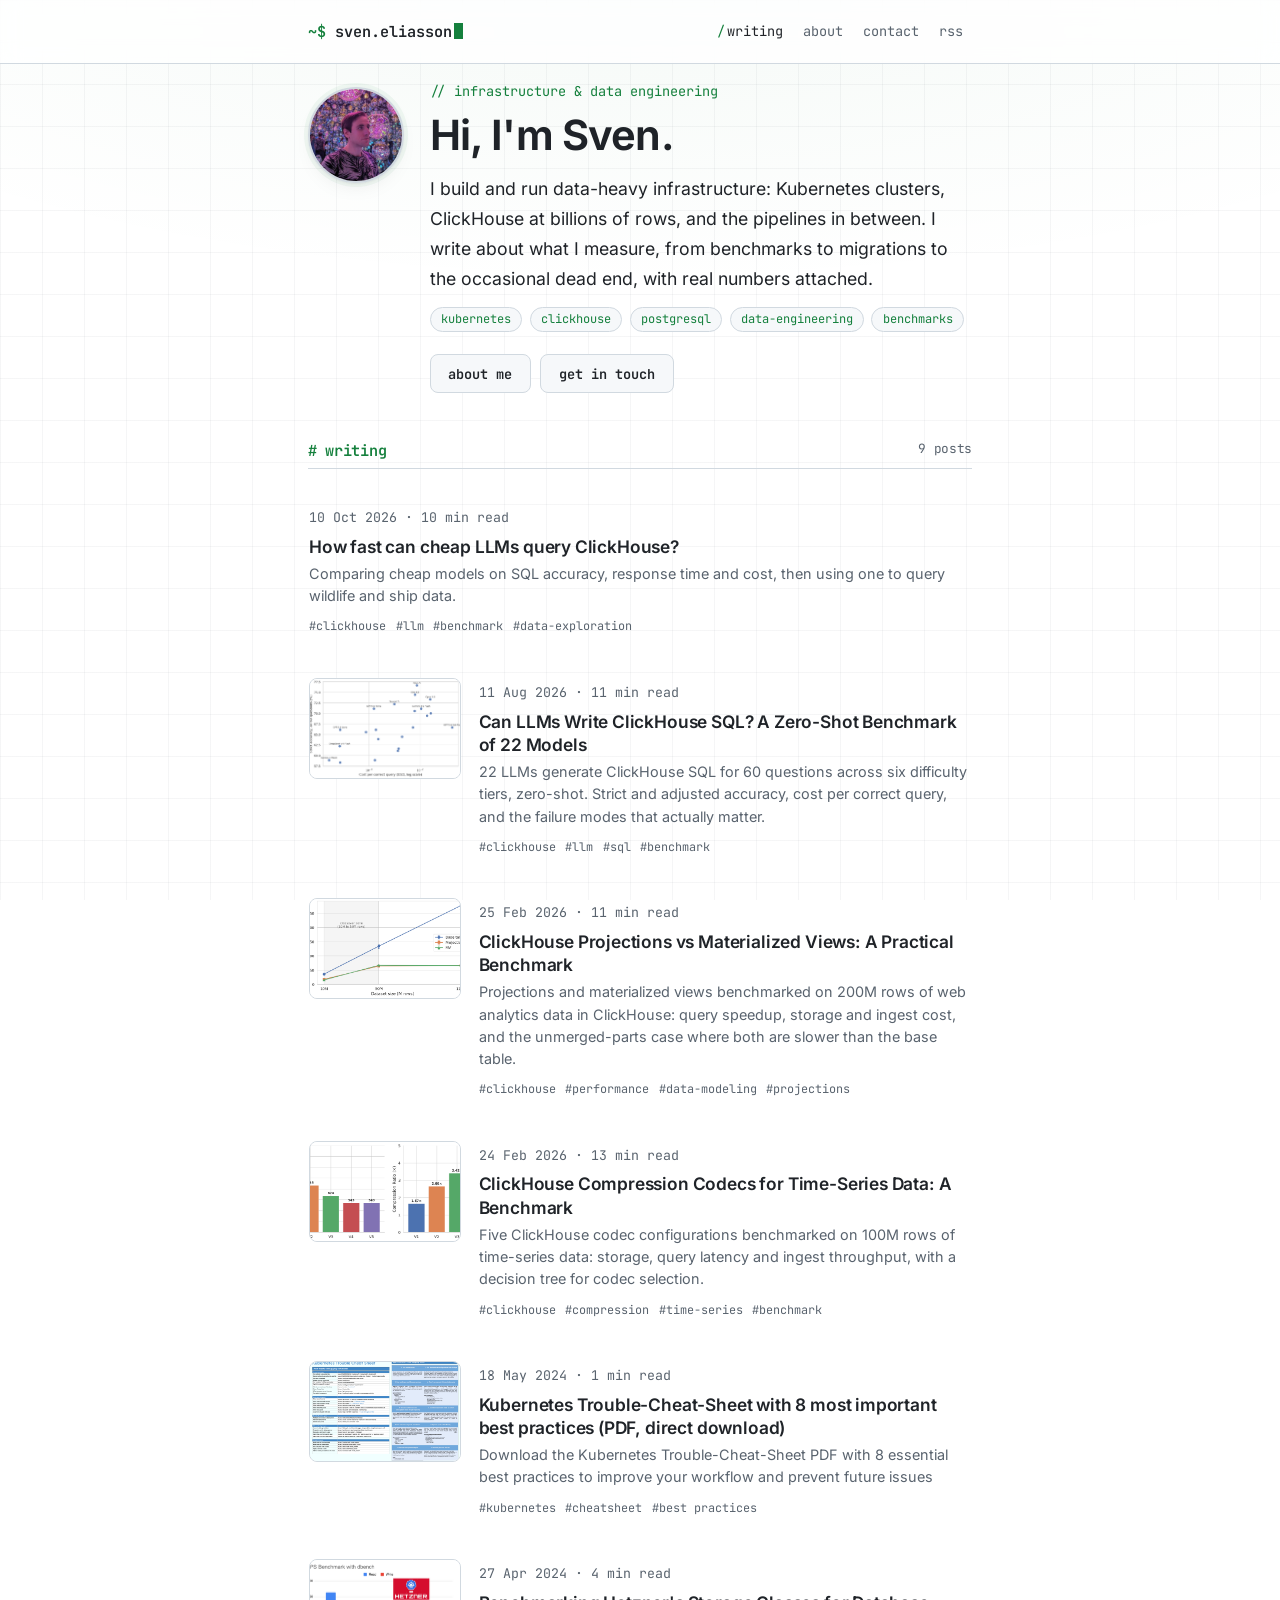
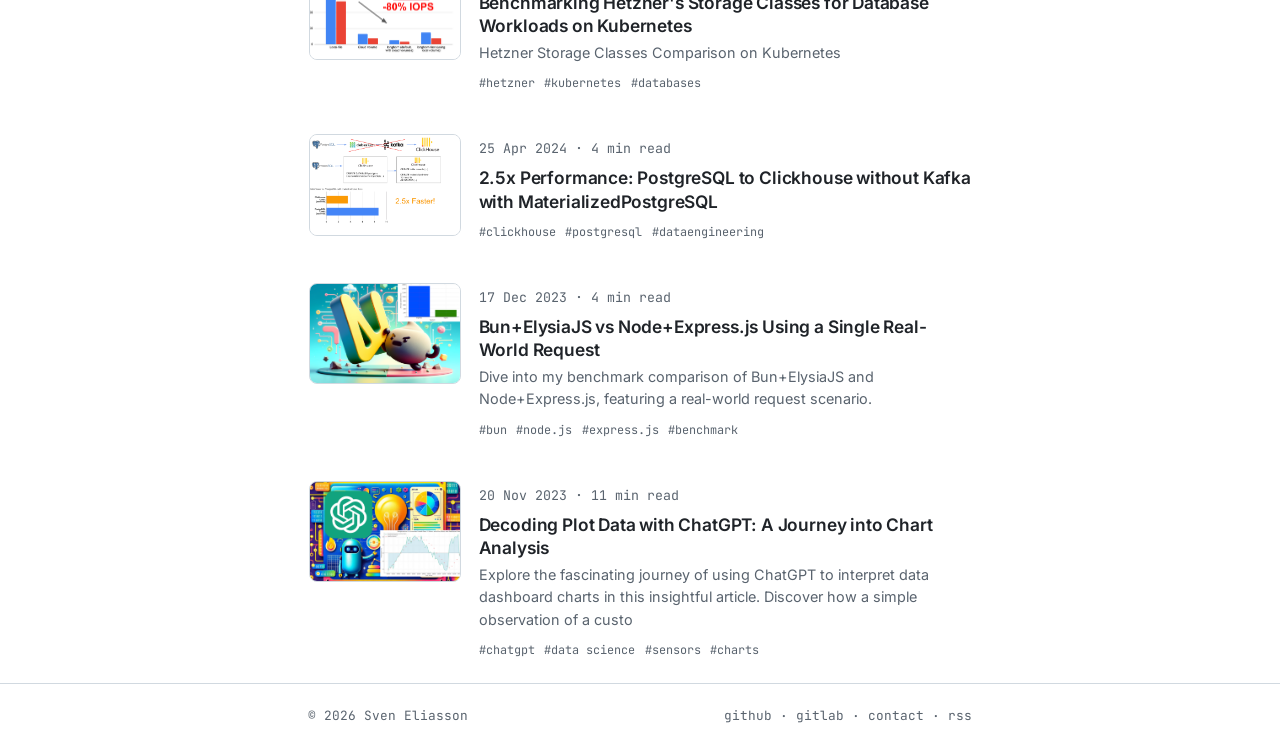
==== commit 091b6cf9: "deploy: comino/blog@e0edba435fde7845b3a10dd08b4e6bbffe6c803d" ====
--- a/index.html
+++ b/index.html
@@ -4,7 +4,9 @@
 I build and run data-heavy infrastructure: Kubernetes clusters, ClickHouse at
         billions of rows, and the pipelines in between. I write about what I measure,
         from benchmarks to migrations to the occasional dead end, with real numbers attached.
-</p> <ul class="chips" aria-label="Topics" data-astro-cid-j7pv25f6> <li class="chip" data-astro-cid-j7pv25f6>kubernetes</li> <li class="chip" data-astro-cid-j7pv25f6>clickhouse</li> <li class="chip" data-astro-cid-j7pv25f6>postgresql</li> <li class="chip" data-astro-cid-j7pv25f6>data-engineering</li> <li class="chip" data-astro-cid-j7pv25f6>benchmarks</li> </ul> <p class="hero-links" data-astro-cid-j7pv25f6> <a class="btn ghost" href="/about/" data-astro-cid-j7pv25f6>about me</a> <a class="btn ghost" href="/contact/" data-astro-cid-j7pv25f6>get in touch</a> </p> </div> </section> <section data-astro-cid-j7pv25f6> <h2 class="section-label" data-astro-cid-j7pv25f6># writing <span class="count" data-astro-cid-j7pv25f6>8 posts</span></h2> <ul class="post-list" data-astro-cid-j7pv25f6> <li data-astro-cid-j7pv25f6> <a class="post-link" href="/can-llms-write-clickhouse-sql-zero-shot-evaluation/" data-astro-cid-j7pv25f6> <img class="post-thumb" src="/images/exp03-cost-efficiency.png" alt="" loading="lazy" width="300" height="200" data-astro-cid-j7pv25f6> <span class="post-body" data-astro-cid-j7pv25f6> <span class="meta" data-astro-cid-j7pv25f6> <time datetime="2026-08-11T00:00:00.000Z" data-astro-cid-j7pv25f6>11 Aug 2026</time>
+</p> <ul class="chips" aria-label="Topics" data-astro-cid-j7pv25f6> <li class="chip" data-astro-cid-j7pv25f6>kubernetes</li> <li class="chip" data-astro-cid-j7pv25f6>clickhouse</li> <li class="chip" data-astro-cid-j7pv25f6>postgresql</li> <li class="chip" data-astro-cid-j7pv25f6>data-engineering</li> <li class="chip" data-astro-cid-j7pv25f6>benchmarks</li> </ul> <p class="hero-links" data-astro-cid-j7pv25f6> <a class="btn ghost" href="/about/" data-astro-cid-j7pv25f6>about me</a> <a class="btn ghost" href="/contact/" data-astro-cid-j7pv25f6>get in touch</a> </p> </div> </section> <section data-astro-cid-j7pv25f6> <h2 class="section-label" data-astro-cid-j7pv25f6># writing <span class="count" data-astro-cid-j7pv25f6>9 posts</span></h2> <ul class="post-list" data-astro-cid-j7pv25f6> <li data-astro-cid-j7pv25f6> <a class="post-link" href="/clickhouse-fast-cheap-exploration/" data-astro-cid-j7pv25f6>  <span class="post-body" data-astro-cid-j7pv25f6> <span class="meta" data-astro-cid-j7pv25f6> <time datetime="2026-10-10T00:00:00.000Z" data-astro-cid-j7pv25f6>10 Oct 2026</time>
+· 10 min read
+</span> <span class="post-title" data-astro-cid-j7pv25f6>How fast can cheap LLMs query ClickHouse?</span> <span class="post-desc" data-astro-cid-j7pv25f6>Comparing cheap models on SQL accuracy, response time and cost, then using one to query wildlife and ship data.</span> <span class="post-tags" data-astro-cid-j7pv25f6> <span data-astro-cid-j7pv25f6>#clickhouse</span><span data-astro-cid-j7pv25f6>#llm</span><span data-astro-cid-j7pv25f6>#benchmark</span><span data-astro-cid-j7pv25f6>#data-exploration</span> </span> </span> </a> </li><li data-astro-cid-j7pv25f6> <a class="post-link" href="/can-llms-write-clickhouse-sql-zero-shot-evaluation/" data-astro-cid-j7pv25f6> <img class="post-thumb" src="/images/exp03-cost-efficiency.png" alt="" loading="lazy" width="300" height="200" data-astro-cid-j7pv25f6> <span class="post-body" data-astro-cid-j7pv25f6> <span class="meta" data-astro-cid-j7pv25f6> <time datetime="2026-08-11T00:00:00.000Z" data-astro-cid-j7pv25f6>11 Aug 2026</time>
 · 11 min read
 </span> <span class="post-title" data-astro-cid-j7pv25f6>Can LLMs Write ClickHouse SQL? A Zero-Shot Benchmark of 22 Models</span> <span class="post-desc" data-astro-cid-j7pv25f6>22 LLMs generate ClickHouse SQL for 60 questions across six difficulty tiers, zero-shot. Strict and adjusted accuracy, cost per correct query, and the failure modes that actually matter.</span> <span class="post-tags" data-astro-cid-j7pv25f6> <span data-astro-cid-j7pv25f6>#clickhouse</span><span data-astro-cid-j7pv25f6>#llm</span><span data-astro-cid-j7pv25f6>#sql</span><span data-astro-cid-j7pv25f6>#benchmark</span> </span> </span> </a> </li><li data-astro-cid-j7pv25f6> <a class="post-link" href="/clickhouse-projections-vs-materialized-views-benchmark/" data-astro-cid-j7pv25f6> <img class="post-thumb" src="/images/exp02-scaling-crossover.png" alt="" loading="lazy" width="300" height="200" data-astro-cid-j7pv25f6> <span class="post-body" data-astro-cid-j7pv25f6> <span class="meta" data-astro-cid-j7pv25f6> <time datetime="2026-02-25T00:00:00.000Z" data-astro-cid-j7pv25f6>25 Feb 2026</time>
 · 11 min read
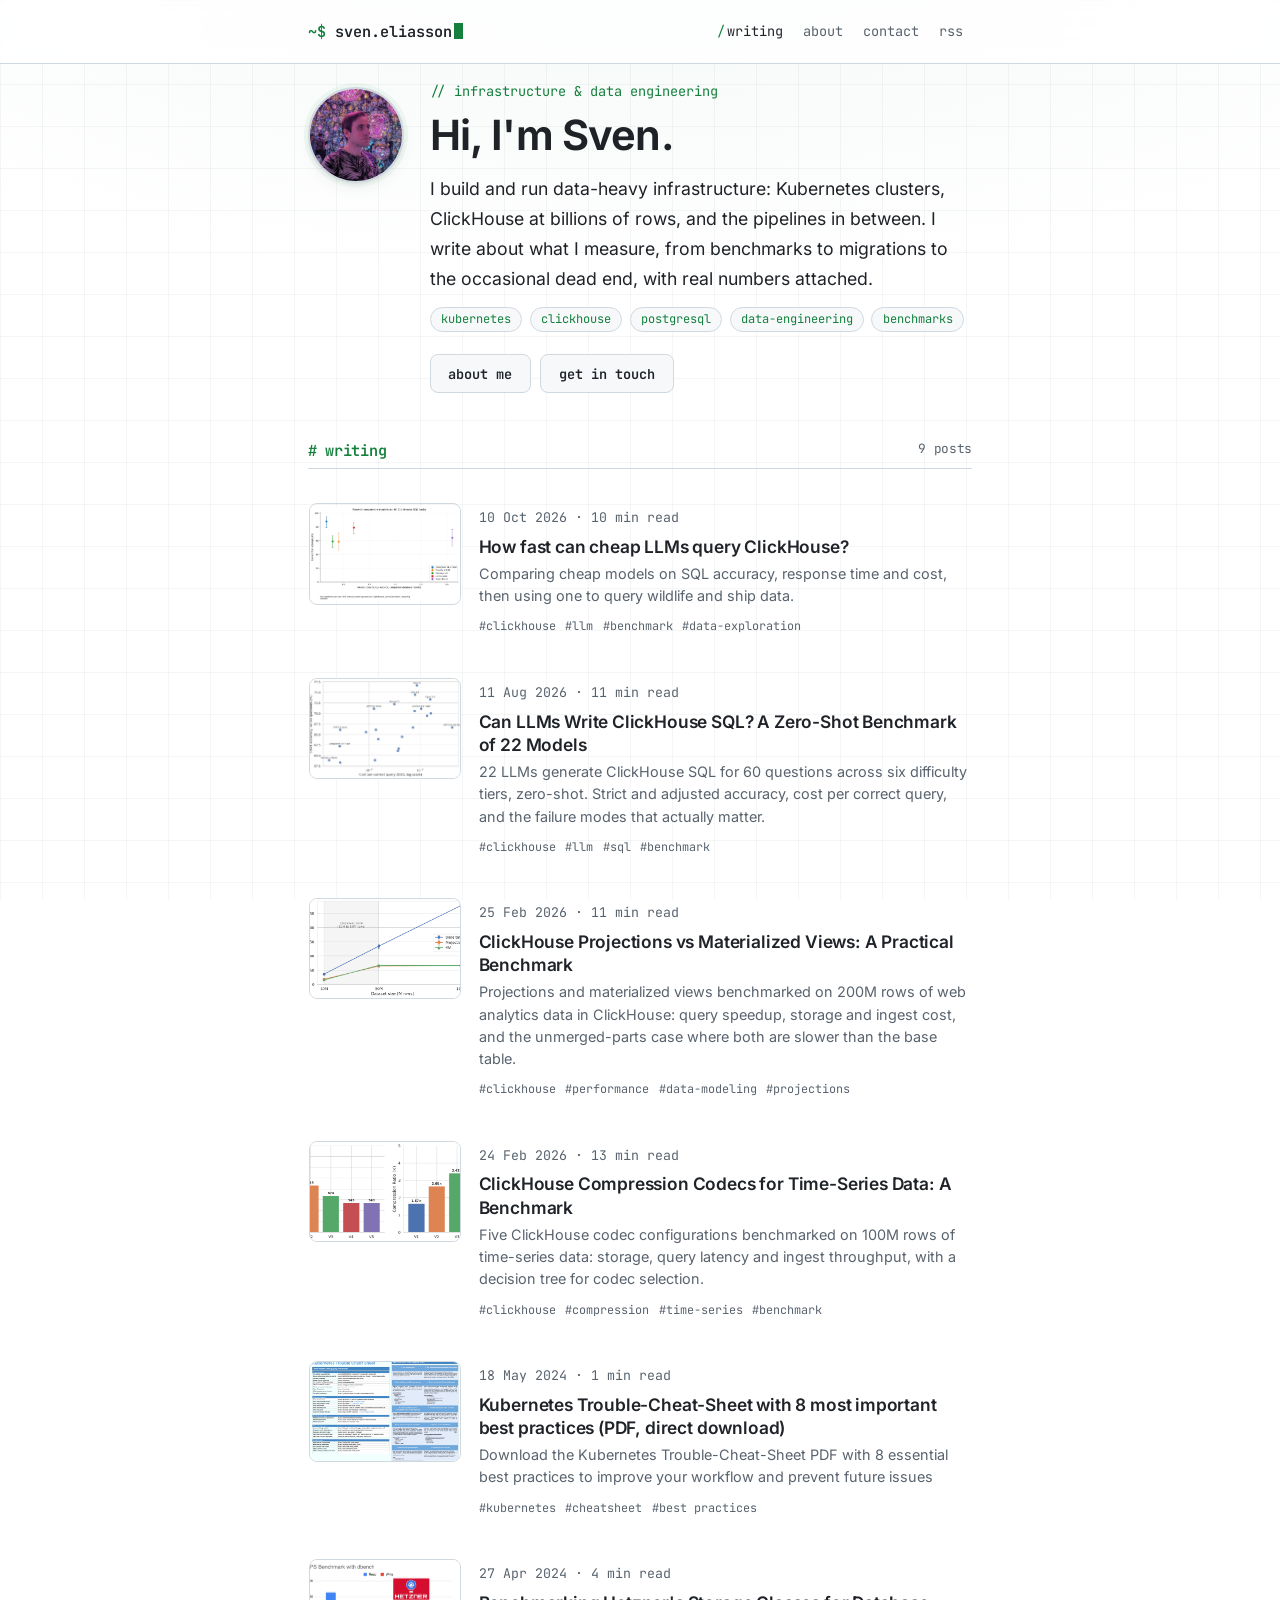
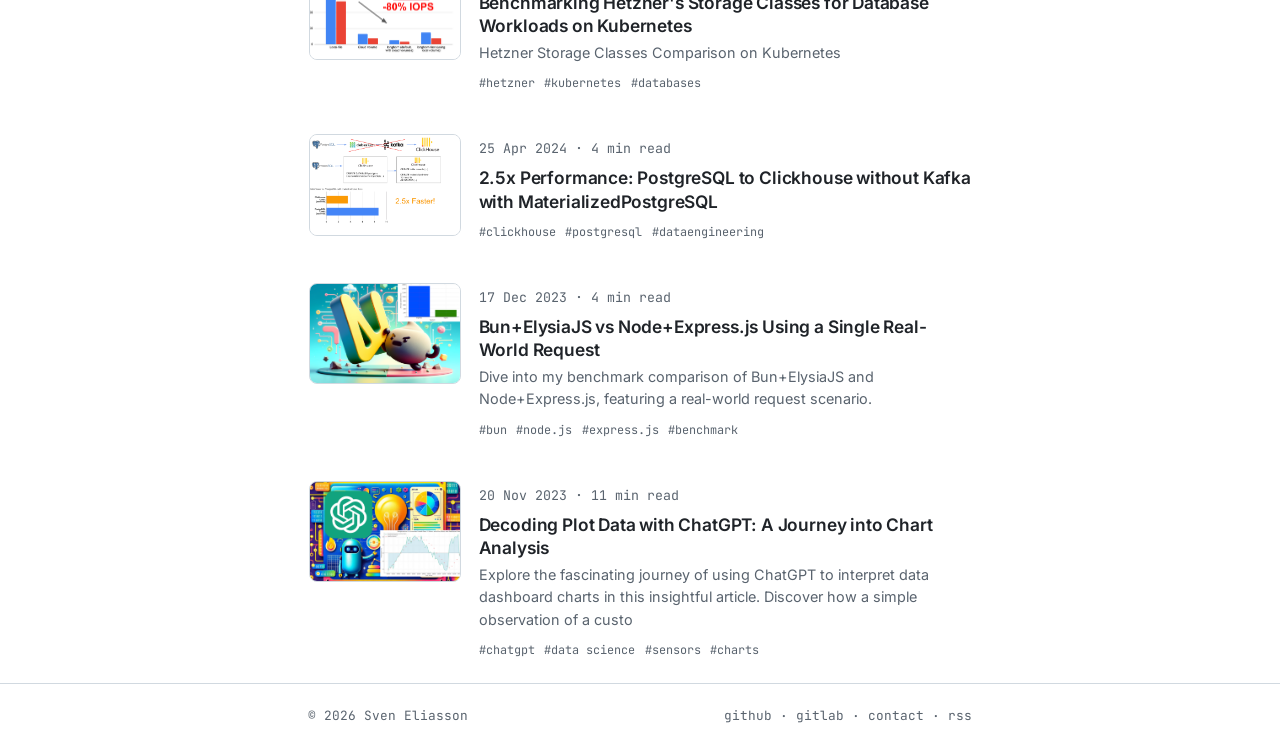
==== commit 2bf8aebb: "deploy: comino/blog@93a76ef225b15a826fbfa26a6a817d938260b9b7" ====
--- a/index.html
+++ b/index.html
@@ -1,10 +1,10 @@
 <!DOCTYPE html><html lang="en"> <head><meta charset="utf-8"><meta name="viewport" content="width=device-width, initial-scale=1"><title>Sven Eliasson · Infrastructure &amp; Data Engineering</title><meta name="description" content="Engineering notes on Kubernetes, ClickHouse and data pipelines: benchmarks, learnings and numbers from production."><link rel="canonical" href="https://sveneliasson.de/"><link rel="icon" type="image/svg+xml" href="/favicon.svg"><meta name="color-scheme" content="dark light"><meta property="og:title" content="Sven Eliasson · Infrastructure &#38; Data Engineering"><meta property="og:site_name" content="Sven Eliasson"><meta property="og:description" content="Engineering notes on Kubernetes, ClickHouse and data pipelines: benchmarks, learnings and numbers from production."><meta property="og:type" content="website"><meta property="og:url" content="https://sveneliasson.de/"><meta name="twitter:card" content="summary"><link rel="alternate" type="application/rss+xml" title="Sven Eliasson" href="/rss.xml"><link rel="sitemap" href="/sitemap-index.xml"><link rel="stylesheet" href="/_astro/_slug_.BN0oVJjn.css">
-<style>.hero[data-astro-cid-j7pv25f6]{display:flex;gap:1.6rem;align-items:flex-start;margin:1rem 0 3rem}.portrait[data-astro-cid-j7pv25f6]{flex:none;width:6rem;height:6rem;border-radius:50%;object-fit:cover;border:2px solid var(--border);box-shadow:0 0 0 4px var(--glow),var(--shadow);margin-top:.4rem}.hero-text[data-astro-cid-j7pv25f6]{min-width:0}.kicker[data-astro-cid-j7pv25f6]{font-family:var(--mono);font-size:.85rem;color:var(--accent);margin:0 0 .4rem}.hero[data-astro-cid-j7pv25f6] h1[data-astro-cid-j7pv25f6]{font-size:clamp(2rem,1.4rem + 2.6vw,2.6rem);margin:0 0 .8rem}.lede[data-astro-cid-j7pv25f6]{font-size:1.1rem;max-width:40rem;margin:0}.hero-links[data-astro-cid-j7pv25f6]{display:flex;flex-wrap:wrap;gap:.6rem;margin:1.4rem 0 0}@media(max-width:34rem){.hero[data-astro-cid-j7pv25f6]{flex-direction:column;gap:1rem}.portrait[data-astro-cid-j7pv25f6]{width:5.5rem;height:5.5rem;margin-top:0}}.count[data-astro-cid-j7pv25f6]{float:right;color:var(--muted);font-weight:400;font-size:.8rem}.post-list[data-astro-cid-j7pv25f6]{list-style:none;padding:0;margin:0}.post-list[data-astro-cid-j7pv25f6] li[data-astro-cid-j7pv25f6]{margin:0}.post-link[data-astro-cid-j7pv25f6]{display:flex;gap:1.1rem;align-items:flex-start;padding:1.05rem 1rem;margin:.35rem -1rem;border-radius:12px;border:1px solid transparent;color:inherit;text-decoration:none;transition:background .15s ease,border-color .15s ease,box-shadow .15s ease}.post-link[data-astro-cid-j7pv25f6]:hover{background:var(--bg-raise);border-color:var(--border);box-shadow:var(--shadow);text-decoration:none}.post-title[data-astro-cid-j7pv25f6]{display:block;font-weight:600;font-size:1.08rem;letter-spacing:-.01em;line-height:1.35;color:var(--fg);margin-top:.25rem;transition:color .15s ease}.post-link[data-astro-cid-j7pv25f6]:hover .post-title[data-astro-cid-j7pv25f6]{color:var(--accent)}.post-body[data-astro-cid-j7pv25f6]{flex:1;min-width:0}.post-thumb[data-astro-cid-j7pv25f6]{flex:none;width:9.5rem;aspect-ratio:3 / 2;object-fit:cover;border-radius:8px;transition:border-color .15s ease}.post-link[data-astro-cid-j7pv25f6]:hover .post-thumb[data-astro-cid-j7pv25f6]{border-color:var(--accent)}.post-desc[data-astro-cid-j7pv25f6]{display:block;color:var(--muted);font-size:.9rem;line-height:1.55;margin-top:.3rem}.post-tags[data-astro-cid-j7pv25f6]{display:flex;flex-wrap:wrap;gap:.6rem;margin-top:.55rem;font-family:var(--mono);font-size:.74rem;color:var(--muted)}@media(max-width:34rem){.post-link[data-astro-cid-j7pv25f6]{flex-direction:column;gap:.75rem}.post-thumb[data-astro-cid-j7pv25f6]{width:100%;aspect-ratio:2 / 1}}
+<style>.hero[data-astro-cid-j7pv25f6]{display:flex;gap:1.6rem;align-items:flex-start;margin:1rem 0 3rem}.portrait[data-astro-cid-j7pv25f6]{flex:none;width:6rem;height:6rem;border-radius:50%;object-fit:cover;border:2px solid var(--border);box-shadow:0 0 0 4px var(--glow),var(--shadow);margin-top:.4rem}.hero-text[data-astro-cid-j7pv25f6]{min-width:0}.kicker[data-astro-cid-j7pv25f6]{font-family:var(--mono);font-size:.85rem;color:var(--accent);margin:0 0 .4rem}.hero[data-astro-cid-j7pv25f6] h1[data-astro-cid-j7pv25f6]{font-size:clamp(2rem,1.4rem + 2.6vw,2.6rem);margin:0 0 .8rem}.lede[data-astro-cid-j7pv25f6]{font-size:1.1rem;max-width:40rem;margin:0}.hero-links[data-astro-cid-j7pv25f6]{display:flex;flex-wrap:wrap;gap:.6rem;margin:1.4rem 0 0}@media(max-width:34rem){.hero[data-astro-cid-j7pv25f6]{flex-direction:column;gap:1rem}.portrait[data-astro-cid-j7pv25f6]{width:5.5rem;height:5.5rem;margin-top:0}}.count[data-astro-cid-j7pv25f6]{float:right;color:var(--muted);font-weight:400;font-size:.8rem}.post-list[data-astro-cid-j7pv25f6]{list-style:none;padding:0;margin:0}.post-list[data-astro-cid-j7pv25f6] li[data-astro-cid-j7pv25f6]{margin:0}.post-link[data-astro-cid-j7pv25f6]{display:flex;gap:1.1rem;align-items:flex-start;padding:1.05rem 1rem;margin:.35rem -1rem;border-radius:12px;border:1px solid transparent;color:inherit;text-decoration:none;transition:background .15s ease,border-color .15s ease,box-shadow .15s ease}.post-link[data-astro-cid-j7pv25f6]:hover{background:var(--bg-raise);border-color:var(--border);box-shadow:var(--shadow);text-decoration:none}.post-title[data-astro-cid-j7pv25f6]{display:block;font-weight:600;font-size:1.08rem;letter-spacing:-.01em;line-height:1.35;color:var(--fg);margin-top:.25rem;transition:color .15s ease}.post-link[data-astro-cid-j7pv25f6]:hover .post-title[data-astro-cid-j7pv25f6]{color:var(--accent)}.post-body[data-astro-cid-j7pv25f6]{flex:1;min-width:0}.post-thumb[data-astro-cid-j7pv25f6]{flex:none;width:9.5rem;aspect-ratio:3 / 2;object-fit:cover;border-radius:8px;transition:border-color .15s ease}.post-link[data-astro-cid-j7pv25f6]:hover .post-thumb[data-astro-cid-j7pv25f6]{border-color:var(--accent)}.post-preview[data-astro-cid-j7pv25f6]{object-fit:contain}.post-desc[data-astro-cid-j7pv25f6]{display:block;color:var(--muted);font-size:.9rem;line-height:1.55;margin-top:.3rem}.post-tags[data-astro-cid-j7pv25f6]{display:flex;flex-wrap:wrap;gap:.6rem;margin-top:.55rem;font-family:var(--mono);font-size:.74rem;color:var(--muted)}@media(max-width:34rem){.post-link[data-astro-cid-j7pv25f6]{flex-direction:column;gap:.75rem}.post-thumb[data-astro-cid-j7pv25f6]{width:100%;aspect-ratio:2 / 1}}
 </style></head> <body> <header class="site"> <div class="wrap"> <a href="/" class="brand"><span class="prompt">~$</span> sven.eliasson<span class="cursor" aria-hidden="true"></span></a> <nav aria-label="Main"> <a href="/" aria-current="page">writing</a><a href="/about/">about</a><a href="/contact/">contact</a><a href="/rss.xml" data-secondary="true">rss</a> </nav> </div> </header> <main class="wrap">  <section class="hero" data-astro-cid-j7pv25f6> <img class="portrait" src="/images/sven-avatar.jpg" alt="Sven Eliasson" width="480" height="480" data-astro-cid-j7pv25f6> <div class="hero-text" data-astro-cid-j7pv25f6> <p class="kicker" data-astro-cid-j7pv25f6>// infrastructure &amp; data engineering</p> <h1 data-astro-cid-j7pv25f6>Hi, I'm Sven.</h1> <p class="lede" data-astro-cid-j7pv25f6>
 I build and run data-heavy infrastructure: Kubernetes clusters, ClickHouse at
         billions of rows, and the pipelines in between. I write about what I measure,
         from benchmarks to migrations to the occasional dead end, with real numbers attached.
-</p> <ul class="chips" aria-label="Topics" data-astro-cid-j7pv25f6> <li class="chip" data-astro-cid-j7pv25f6>kubernetes</li> <li class="chip" data-astro-cid-j7pv25f6>clickhouse</li> <li class="chip" data-astro-cid-j7pv25f6>postgresql</li> <li class="chip" data-astro-cid-j7pv25f6>data-engineering</li> <li class="chip" data-astro-cid-j7pv25f6>benchmarks</li> </ul> <p class="hero-links" data-astro-cid-j7pv25f6> <a class="btn ghost" href="/about/" data-astro-cid-j7pv25f6>about me</a> <a class="btn ghost" href="/contact/" data-astro-cid-j7pv25f6>get in touch</a> </p> </div> </section> <section data-astro-cid-j7pv25f6> <h2 class="section-label" data-astro-cid-j7pv25f6># writing <span class="count" data-astro-cid-j7pv25f6>9 posts</span></h2> <ul class="post-list" data-astro-cid-j7pv25f6> <li data-astro-cid-j7pv25f6> <a class="post-link" href="/clickhouse-fast-cheap-exploration/" data-astro-cid-j7pv25f6>  <span class="post-body" data-astro-cid-j7pv25f6> <span class="meta" data-astro-cid-j7pv25f6> <time datetime="2026-10-10T00:00:00.000Z" data-astro-cid-j7pv25f6>10 Oct 2026</time>
+</p> <ul class="chips" aria-label="Topics" data-astro-cid-j7pv25f6> <li class="chip" data-astro-cid-j7pv25f6>kubernetes</li> <li class="chip" data-astro-cid-j7pv25f6>clickhouse</li> <li class="chip" data-astro-cid-j7pv25f6>postgresql</li> <li class="chip" data-astro-cid-j7pv25f6>data-engineering</li> <li class="chip" data-astro-cid-j7pv25f6>benchmarks</li> </ul> <p class="hero-links" data-astro-cid-j7pv25f6> <a class="btn ghost" href="/about/" data-astro-cid-j7pv25f6>about me</a> <a class="btn ghost" href="/contact/" data-astro-cid-j7pv25f6>get in touch</a> </p> </div> </section> <section data-astro-cid-j7pv25f6> <h2 class="section-label" data-astro-cid-j7pv25f6># writing <span class="count" data-astro-cid-j7pv25f6>9 posts</span></h2> <ul class="post-list" data-astro-cid-j7pv25f6> <li data-astro-cid-j7pv25f6> <a class="post-link" href="/clickhouse-fast-cheap-exploration/" data-astro-cid-j7pv25f6> <img class="post-thumb post-preview" src="/media/clickhouse-fast-cheap-exploration/benchmark-preview.png" alt="" loading="lazy" width="300" height="200" data-astro-cid-j7pv25f6> <span class="post-body" data-astro-cid-j7pv25f6> <span class="meta" data-astro-cid-j7pv25f6> <time datetime="2026-10-10T00:00:00.000Z" data-astro-cid-j7pv25f6>10 Oct 2026</time>
 · 10 min read
 </span> <span class="post-title" data-astro-cid-j7pv25f6>How fast can cheap LLMs query ClickHouse?</span> <span class="post-desc" data-astro-cid-j7pv25f6>Comparing cheap models on SQL accuracy, response time and cost, then using one to query wildlife and ship data.</span> <span class="post-tags" data-astro-cid-j7pv25f6> <span data-astro-cid-j7pv25f6>#clickhouse</span><span data-astro-cid-j7pv25f6>#llm</span><span data-astro-cid-j7pv25f6>#benchmark</span><span data-astro-cid-j7pv25f6>#data-exploration</span> </span> </span> </a> </li><li data-astro-cid-j7pv25f6> <a class="post-link" href="/can-llms-write-clickhouse-sql-zero-shot-evaluation/" data-astro-cid-j7pv25f6> <img class="post-thumb" src="/images/exp03-cost-efficiency.png" alt="" loading="lazy" width="300" height="200" data-astro-cid-j7pv25f6> <span class="post-body" data-astro-cid-j7pv25f6> <span class="meta" data-astro-cid-j7pv25f6> <time datetime="2026-08-11T00:00:00.000Z" data-astro-cid-j7pv25f6>11 Aug 2026</time>
 · 11 min read
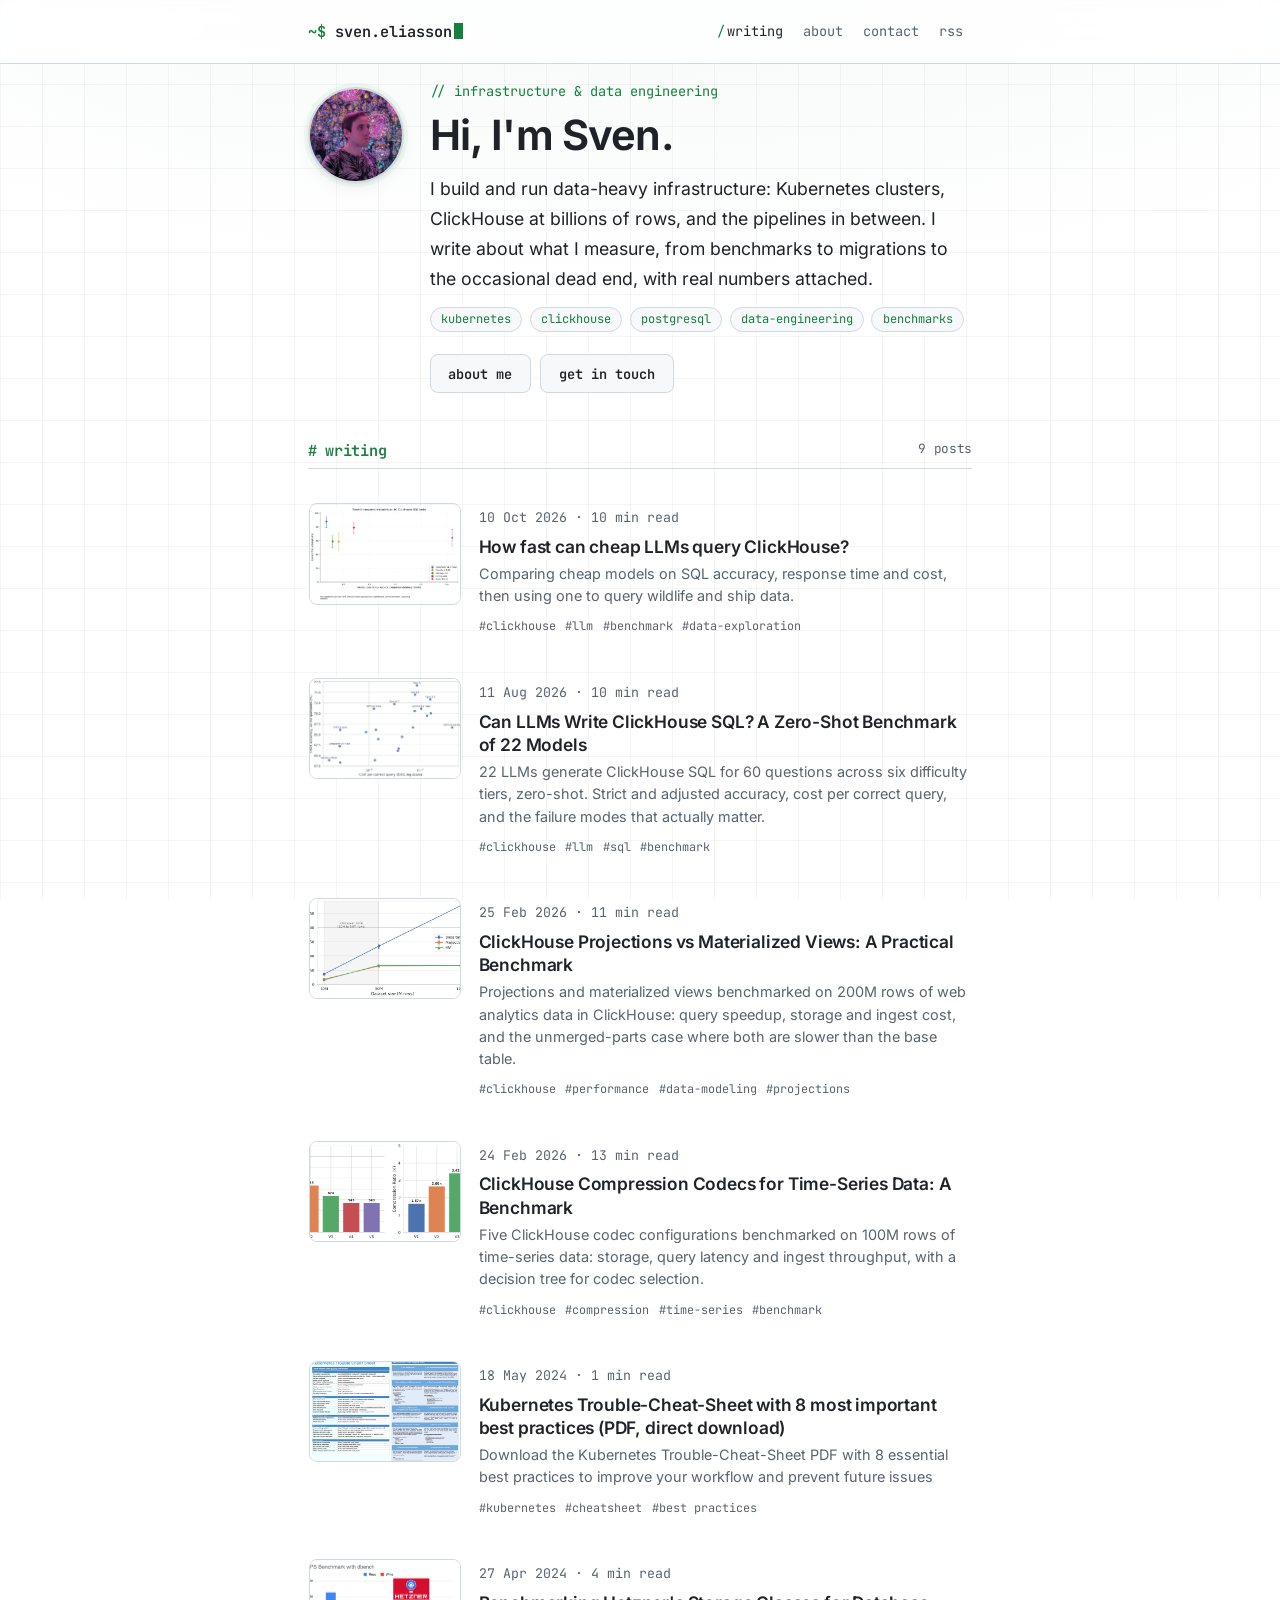
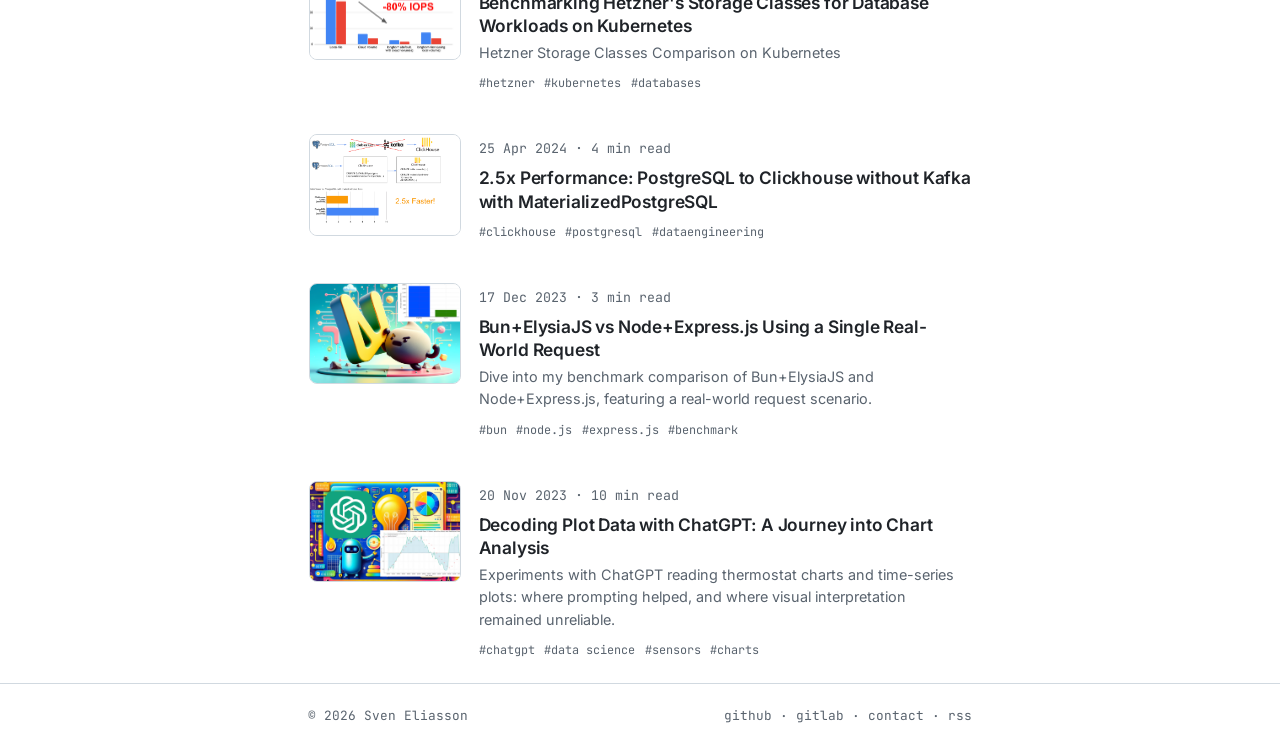
==== commit 54d4b911: "deploy: comino/blog@3c93712c3badbb585b9fcc384718d2aed0e6d382" ====
--- a/index.html
+++ b/index.html
@@ -7,7 +7,7 @@
 </p> <ul class="chips" aria-label="Topics" data-astro-cid-j7pv25f6> <li class="chip" data-astro-cid-j7pv25f6>kubernetes</li> <li class="chip" data-astro-cid-j7pv25f6>clickhouse</li> <li class="chip" data-astro-cid-j7pv25f6>postgresql</li> <li class="chip" data-astro-cid-j7pv25f6>data-engineering</li> <li class="chip" data-astro-cid-j7pv25f6>benchmarks</li> </ul> <p class="hero-links" data-astro-cid-j7pv25f6> <a class="btn ghost" href="/about/" data-astro-cid-j7pv25f6>about me</a> <a class="btn ghost" href="/contact/" data-astro-cid-j7pv25f6>get in touch</a> </p> </div> </section> <section data-astro-cid-j7pv25f6> <h2 class="section-label" data-astro-cid-j7pv25f6># writing <span class="count" data-astro-cid-j7pv25f6>9 posts</span></h2> <ul class="post-list" data-astro-cid-j7pv25f6> <li data-astro-cid-j7pv25f6> <a class="post-link" href="/clickhouse-fast-cheap-exploration/" data-astro-cid-j7pv25f6> <img class="post-thumb post-preview" src="/media/clickhouse-fast-cheap-exploration/benchmark-preview.png" alt="" loading="lazy" width="300" height="200" data-astro-cid-j7pv25f6> <span class="post-body" data-astro-cid-j7pv25f6> <span class="meta" data-astro-cid-j7pv25f6> <time datetime="2026-10-10T00:00:00.000Z" data-astro-cid-j7pv25f6>10 Oct 2026</time>
 · 10 min read
 </span> <span class="post-title" data-astro-cid-j7pv25f6>How fast can cheap LLMs query ClickHouse?</span> <span class="post-desc" data-astro-cid-j7pv25f6>Comparing cheap models on SQL accuracy, response time and cost, then using one to query wildlife and ship data.</span> <span class="post-tags" data-astro-cid-j7pv25f6> <span data-astro-cid-j7pv25f6>#clickhouse</span><span data-astro-cid-j7pv25f6>#llm</span><span data-astro-cid-j7pv25f6>#benchmark</span><span data-astro-cid-j7pv25f6>#data-exploration</span> </span> </span> </a> </li><li data-astro-cid-j7pv25f6> <a class="post-link" href="/can-llms-write-clickhouse-sql-zero-shot-evaluation/" data-astro-cid-j7pv25f6> <img class="post-thumb" src="/images/exp03-cost-efficiency.png" alt="" loading="lazy" width="300" height="200" data-astro-cid-j7pv25f6> <span class="post-body" data-astro-cid-j7pv25f6> <span class="meta" data-astro-cid-j7pv25f6> <time datetime="2026-08-11T00:00:00.000Z" data-astro-cid-j7pv25f6>11 Aug 2026</time>
-· 11 min read
+· 10 min read
 </span> <span class="post-title" data-astro-cid-j7pv25f6>Can LLMs Write ClickHouse SQL? A Zero-Shot Benchmark of 22 Models</span> <span class="post-desc" data-astro-cid-j7pv25f6>22 LLMs generate ClickHouse SQL for 60 questions across six difficulty tiers, zero-shot. Strict and adjusted accuracy, cost per correct query, and the failure modes that actually matter.</span> <span class="post-tags" data-astro-cid-j7pv25f6> <span data-astro-cid-j7pv25f6>#clickhouse</span><span data-astro-cid-j7pv25f6>#llm</span><span data-astro-cid-j7pv25f6>#sql</span><span data-astro-cid-j7pv25f6>#benchmark</span> </span> </span> </a> </li><li data-astro-cid-j7pv25f6> <a class="post-link" href="/clickhouse-projections-vs-materialized-views-benchmark/" data-astro-cid-j7pv25f6> <img class="post-thumb" src="/images/exp02-scaling-crossover.png" alt="" loading="lazy" width="300" height="200" data-astro-cid-j7pv25f6> <span class="post-body" data-astro-cid-j7pv25f6> <span class="meta" data-astro-cid-j7pv25f6> <time datetime="2026-02-25T00:00:00.000Z" data-astro-cid-j7pv25f6>25 Feb 2026</time>
 · 11 min read
 </span> <span class="post-title" data-astro-cid-j7pv25f6>ClickHouse Projections vs Materialized Views: A Practical Benchmark</span> <span class="post-desc" data-astro-cid-j7pv25f6>Projections and materialized views benchmarked on 200M rows of web analytics data in ClickHouse: query speedup, storage and ingest cost, and the unmerged-parts case where both are slower than the base table.</span> <span class="post-tags" data-astro-cid-j7pv25f6> <span data-astro-cid-j7pv25f6>#clickhouse</span><span data-astro-cid-j7pv25f6>#performance</span><span data-astro-cid-j7pv25f6>#data-modeling</span><span data-astro-cid-j7pv25f6>#projections</span> </span> </span> </a> </li><li data-astro-cid-j7pv25f6> <a class="post-link" href="/clickhouse-compression-codecs-timeseries-benchmark/" data-astro-cid-j7pv25f6> <img class="post-thumb" src="/images/exp01-storage-overview.png" alt="" loading="lazy" width="300" height="200" data-astro-cid-j7pv25f6> <span class="post-body" data-astro-cid-j7pv25f6> <span class="meta" data-astro-cid-j7pv25f6> <time datetime="2026-02-24T00:00:00.000Z" data-astro-cid-j7pv25f6>24 Feb 2026</time>
@@ -19,10 +19,10 @@
 </span> <span class="post-title" data-astro-cid-j7pv25f6>Benchmarking Hetzner&#39;s Storage Classes for Database Workloads on Kubernetes</span> <span class="post-desc" data-astro-cid-j7pv25f6>Hetzner Storage Classes Comparison on Kubernetes</span> <span class="post-tags" data-astro-cid-j7pv25f6> <span data-astro-cid-j7pv25f6>#hetzner</span><span data-astro-cid-j7pv25f6>#kubernetes</span><span data-astro-cid-j7pv25f6>#databases</span> </span> </span> </a> </li><li data-astro-cid-j7pv25f6> <a class="post-link" href="/stream-postgresql-to-clickhouse-without-kafka-with-materializedpostgresql/" data-astro-cid-j7pv25f6> <img class="post-thumb" src="/images/v1714059286187-323b96fd-dc4b-408f-941a-7e0b5c29815b.png" alt="" loading="lazy" width="300" height="200" data-astro-cid-j7pv25f6> <span class="post-body" data-astro-cid-j7pv25f6> <span class="meta" data-astro-cid-j7pv25f6> <time datetime="2024-04-25T14:43:49.931Z" data-astro-cid-j7pv25f6>25 Apr 2024</time>
 · 4 min read
 </span> <span class="post-title" data-astro-cid-j7pv25f6>2.5x Performance: PostgreSQL to Clickhouse without Kafka with MaterializedPostgreSQL</span>  <span class="post-tags" data-astro-cid-j7pv25f6> <span data-astro-cid-j7pv25f6>#clickhouse</span><span data-astro-cid-j7pv25f6>#postgresql</span><span data-astro-cid-j7pv25f6>#dataengineering</span> </span> </span> </a> </li><li data-astro-cid-j7pv25f6> <a class="post-link" href="/bunelysiajs-vs-nodeexpressjs-using-a-single-real-world-request/" data-astro-cid-j7pv25f6> <img class="post-thumb" src="/images/v1714236478995-d636ca86-f2e2-45c1-926a-fd06dfc77a70.png" alt="" loading="lazy" width="300" height="200" data-astro-cid-j7pv25f6> <span class="post-body" data-astro-cid-j7pv25f6> <span class="meta" data-astro-cid-j7pv25f6> <time datetime="2023-12-17T19:35:07.419Z" data-astro-cid-j7pv25f6>17 Dec 2023</time>
-· 4 min read
+· 3 min read
 </span> <span class="post-title" data-astro-cid-j7pv25f6>Bun+ElysiaJS vs Node+Express.js Using a Single Real-World Request</span> <span class="post-desc" data-astro-cid-j7pv25f6>Dive into my benchmark comparison of Bun+ElysiaJS and Node+Express.js, featuring a real-world request scenario.</span> <span class="post-tags" data-astro-cid-j7pv25f6> <span data-astro-cid-j7pv25f6>#bun</span><span data-astro-cid-j7pv25f6>#node.js</span><span data-astro-cid-j7pv25f6>#express.js</span><span data-astro-cid-j7pv25f6>#benchmark</span> </span> </span> </a> </li><li data-astro-cid-j7pv25f6> <a class="post-link" href="/decoding-plot-data-with-chatgpt-a-journey-into-chart-analysis-part-1/" data-astro-cid-j7pv25f6> <img class="post-thumb" src="/images/v1714236677806-10f3b815-e233-4522-a0b3-6654522fe5af.png" alt="" loading="lazy" width="300" height="200" data-astro-cid-j7pv25f6> <span class="post-body" data-astro-cid-j7pv25f6> <span class="meta" data-astro-cid-j7pv25f6> <time datetime="2023-11-20T20:20:56.800Z" data-astro-cid-j7pv25f6>20 Nov 2023</time>
-· 11 min read
-</span> <span class="post-title" data-astro-cid-j7pv25f6>Decoding Plot Data with ChatGPT: A Journey into Chart Analysis</span> <span class="post-desc" data-astro-cid-j7pv25f6>Explore the fascinating journey of using ChatGPT to interpret data dashboard charts in this insightful article. Discover how a simple observation of a custo</span> <span class="post-tags" data-astro-cid-j7pv25f6> <span data-astro-cid-j7pv25f6>#chatgpt</span><span data-astro-cid-j7pv25f6>#data science</span><span data-astro-cid-j7pv25f6>#sensors</span><span data-astro-cid-j7pv25f6>#charts</span> </span> </span> </a> </li> </ul> </section>   </main> <footer class="site"> <div class="wrap"> <span>© 2026 Sven Eliasson</span> <span> <a href="https://github.com/comino">github</a> ·
+· 10 min read
+</span> <span class="post-title" data-astro-cid-j7pv25f6>Decoding Plot Data with ChatGPT: A Journey into Chart Analysis</span> <span class="post-desc" data-astro-cid-j7pv25f6>Experiments with ChatGPT reading thermostat charts and time-series plots: where prompting helped, and where visual interpretation remained unreliable.</span> <span class="post-tags" data-astro-cid-j7pv25f6> <span data-astro-cid-j7pv25f6>#chatgpt</span><span data-astro-cid-j7pv25f6>#data science</span><span data-astro-cid-j7pv25f6>#sensors</span><span data-astro-cid-j7pv25f6>#charts</span> </span> </span> </a> </li> </ul> </section>   </main> <footer class="site"> <div class="wrap"> <span>© 2026 Sven Eliasson</span> <span> <a href="https://github.com/comino">github</a> ·
 <a href="https://gitlab.com/comino">gitlab</a> ·
 <a href="/contact/">contact</a> ·
 <a href="/rss.xml">rss</a> </span> </div> </footer> <script type="module">if(navigator.clipboard)for(const e of document.querySelectorAll("article pre")){const t=document.createElement("button");t.type="button",t.className="copy-btn",t.textContent="copy",t.setAttribute("aria-label","Copy code to clipboard"),t.addEventListener("click",async()=>{const o=e.querySelector("code")?.innerText??e.innerText;try{await navigator.clipboard.writeText(o.replace(/\n$/,"")),t.textContent="copied",t.classList.add("done"),setTimeout(()=>{t.textContent="copy",t.classList.remove("done")},1600)}catch{t.textContent="failed"}}),e.appendChild(t)}</script> </body> </html>
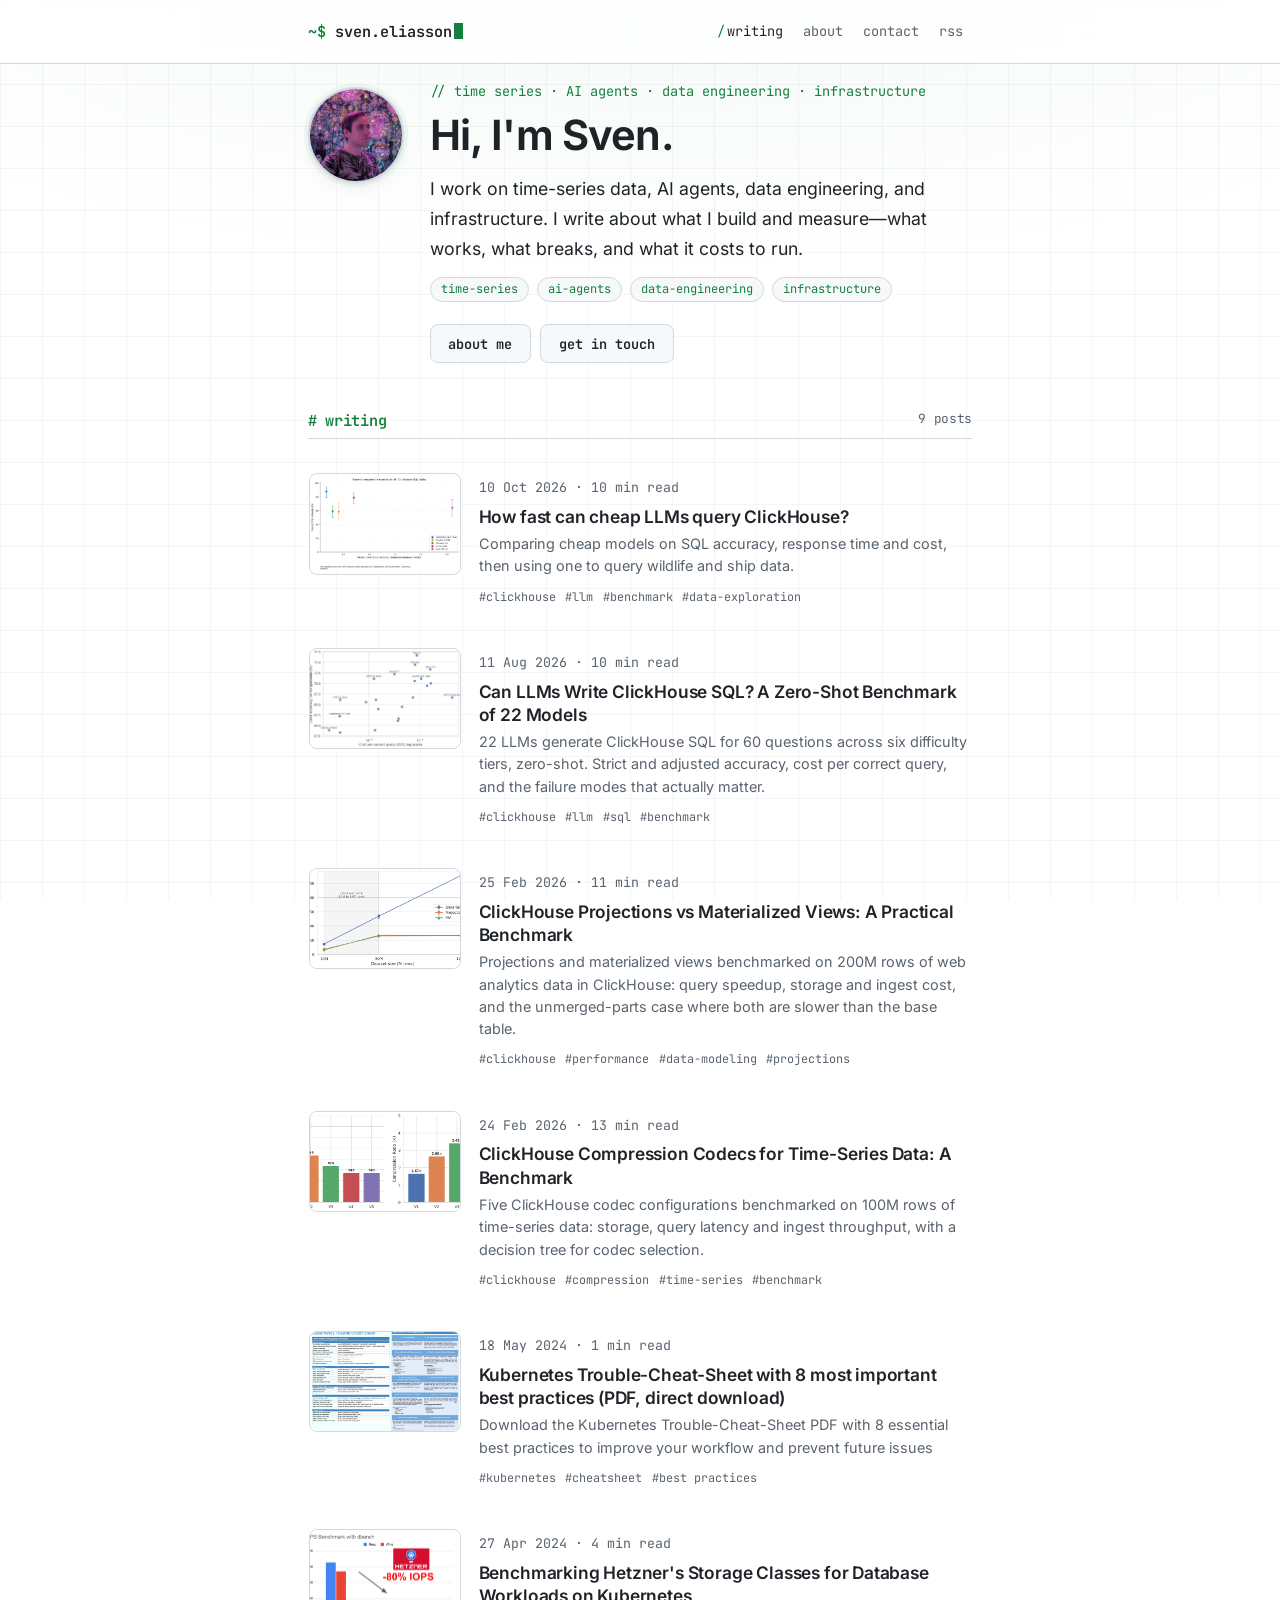
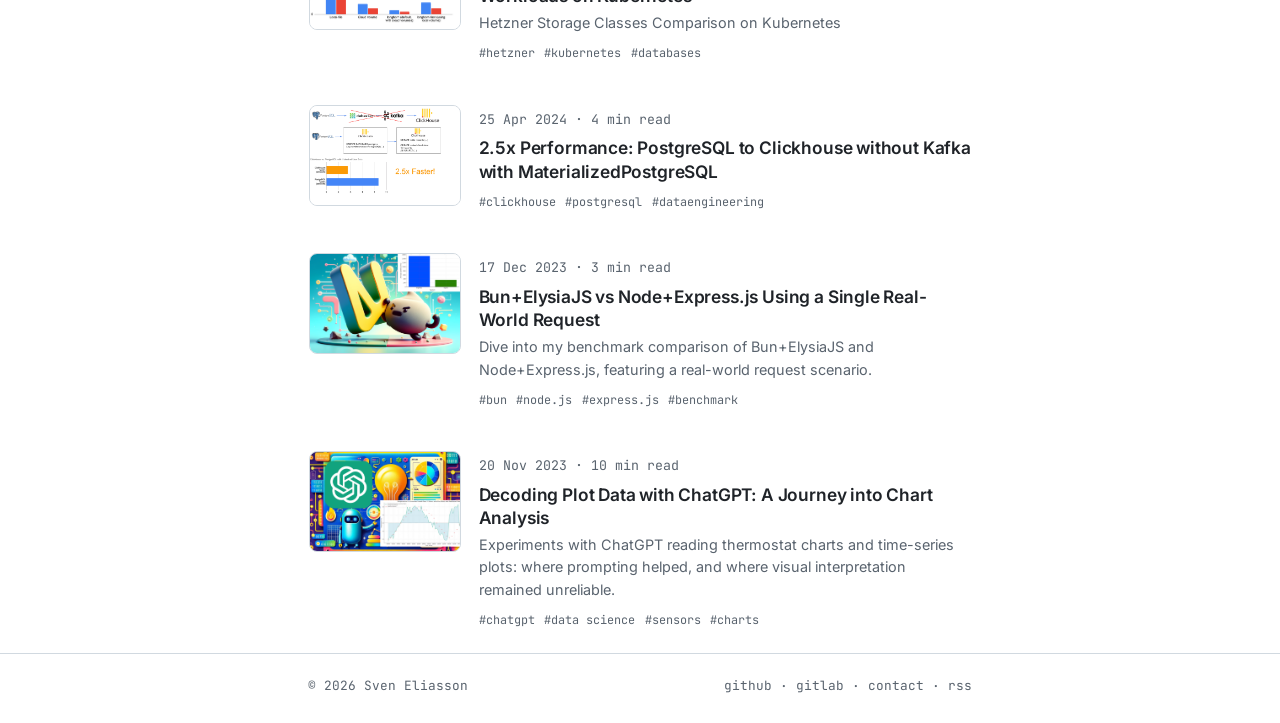
==== commit 43f67875: "deploy: comino/blog@e6a128d8a9950dc431708be72df9c5f513698d3e" ====
--- a/index.html
+++ b/index.html
@@ -1,10 +1,10 @@
-<!DOCTYPE html><html lang="en"> <head><meta charset="utf-8"><meta name="viewport" content="width=device-width, initial-scale=1"><title>Sven Eliasson · Infrastructure &amp; Data Engineering</title><meta name="description" content="Engineering notes on Kubernetes, ClickHouse and data pipelines: benchmarks, learnings and numbers from production."><link rel="canonical" href="https://sveneliasson.de/"><link rel="icon" type="image/svg+xml" href="/favicon.svg"><meta name="color-scheme" content="dark light"><meta property="og:title" content="Sven Eliasson · Infrastructure &#38; Data Engineering"><meta property="og:site_name" content="Sven Eliasson"><meta property="og:description" content="Engineering notes on Kubernetes, ClickHouse and data pipelines: benchmarks, learnings and numbers from production."><meta property="og:type" content="website"><meta property="og:url" content="https://sveneliasson.de/"><meta name="twitter:card" content="summary"><link rel="alternate" type="application/rss+xml" title="Sven Eliasson" href="/rss.xml"><link rel="sitemap" href="/sitemap-index.xml"><link rel="stylesheet" href="/_astro/_slug_.BN0oVJjn.css">
+<!DOCTYPE html><html lang="en"> <head><meta charset="utf-8"><meta name="viewport" content="width=device-width, initial-scale=1"><title>Sven Eliasson · Time Series &amp; AI Agents</title><meta name="description" content="Engineering notes on time-series data, AI agents, data engineering, and infrastructure. Practical lessons and measured results from building working systems."><link rel="canonical" href="https://sveneliasson.de/"><link rel="icon" type="image/svg+xml" href="/favicon.svg"><meta name="color-scheme" content="dark light"><meta property="og:title" content="Sven Eliasson · Time Series &#38; AI Agents"><meta property="og:site_name" content="Sven Eliasson"><meta property="og:description" content="Engineering notes on time-series data, AI agents, data engineering, and infrastructure. Practical lessons and measured results from building working systems."><meta property="og:type" content="website"><meta property="og:url" content="https://sveneliasson.de/"><meta name="twitter:card" content="summary"><link rel="alternate" type="application/rss+xml" title="Sven Eliasson" href="/rss.xml"><link rel="sitemap" href="/sitemap-index.xml"><link rel="stylesheet" href="/_astro/_slug_.BN0oVJjn.css">
 <style>.hero[data-astro-cid-j7pv25f6]{display:flex;gap:1.6rem;align-items:flex-start;margin:1rem 0 3rem}.portrait[data-astro-cid-j7pv25f6]{flex:none;width:6rem;height:6rem;border-radius:50%;object-fit:cover;border:2px solid var(--border);box-shadow:0 0 0 4px var(--glow),var(--shadow);margin-top:.4rem}.hero-text[data-astro-cid-j7pv25f6]{min-width:0}.kicker[data-astro-cid-j7pv25f6]{font-family:var(--mono);font-size:.85rem;color:var(--accent);margin:0 0 .4rem}.hero[data-astro-cid-j7pv25f6] h1[data-astro-cid-j7pv25f6]{font-size:clamp(2rem,1.4rem + 2.6vw,2.6rem);margin:0 0 .8rem}.lede[data-astro-cid-j7pv25f6]{font-size:1.1rem;max-width:40rem;margin:0}.hero-links[data-astro-cid-j7pv25f6]{display:flex;flex-wrap:wrap;gap:.6rem;margin:1.4rem 0 0}@media(max-width:34rem){.hero[data-astro-cid-j7pv25f6]{flex-direction:column;gap:1rem}.portrait[data-astro-cid-j7pv25f6]{width:5.5rem;height:5.5rem;margin-top:0}}.count[data-astro-cid-j7pv25f6]{float:right;color:var(--muted);font-weight:400;font-size:.8rem}.post-list[data-astro-cid-j7pv25f6]{list-style:none;padding:0;margin:0}.post-list[data-astro-cid-j7pv25f6] li[data-astro-cid-j7pv25f6]{margin:0}.post-link[data-astro-cid-j7pv25f6]{display:flex;gap:1.1rem;align-items:flex-start;padding:1.05rem 1rem;margin:.35rem -1rem;border-radius:12px;border:1px solid transparent;color:inherit;text-decoration:none;transition:background .15s ease,border-color .15s ease,box-shadow .15s ease}.post-link[data-astro-cid-j7pv25f6]:hover{background:var(--bg-raise);border-color:var(--border);box-shadow:var(--shadow);text-decoration:none}.post-title[data-astro-cid-j7pv25f6]{display:block;font-weight:600;font-size:1.08rem;letter-spacing:-.01em;line-height:1.35;color:var(--fg);margin-top:.25rem;transition:color .15s ease}.post-link[data-astro-cid-j7pv25f6]:hover .post-title[data-astro-cid-j7pv25f6]{color:var(--accent)}.post-body[data-astro-cid-j7pv25f6]{flex:1;min-width:0}.post-thumb[data-astro-cid-j7pv25f6]{flex:none;width:9.5rem;aspect-ratio:3 / 2;object-fit:cover;border-radius:8px;transition:border-color .15s ease}.post-link[data-astro-cid-j7pv25f6]:hover .post-thumb[data-astro-cid-j7pv25f6]{border-color:var(--accent)}.post-preview[data-astro-cid-j7pv25f6]{object-fit:contain}.post-desc[data-astro-cid-j7pv25f6]{display:block;color:var(--muted);font-size:.9rem;line-height:1.55;margin-top:.3rem}.post-tags[data-astro-cid-j7pv25f6]{display:flex;flex-wrap:wrap;gap:.6rem;margin-top:.55rem;font-family:var(--mono);font-size:.74rem;color:var(--muted)}@media(max-width:34rem){.post-link[data-astro-cid-j7pv25f6]{flex-direction:column;gap:.75rem}.post-thumb[data-astro-cid-j7pv25f6]{width:100%;aspect-ratio:2 / 1}}
-</style></head> <body> <header class="site"> <div class="wrap"> <a href="/" class="brand"><span class="prompt">~$</span> sven.eliasson<span class="cursor" aria-hidden="true"></span></a> <nav aria-label="Main"> <a href="/" aria-current="page">writing</a><a href="/about/">about</a><a href="/contact/">contact</a><a href="/rss.xml" data-secondary="true">rss</a> </nav> </div> </header> <main class="wrap">  <section class="hero" data-astro-cid-j7pv25f6> <img class="portrait" src="/images/sven-avatar.jpg" alt="Sven Eliasson" width="480" height="480" data-astro-cid-j7pv25f6> <div class="hero-text" data-astro-cid-j7pv25f6> <p class="kicker" data-astro-cid-j7pv25f6>// infrastructure &amp; data engineering</p> <h1 data-astro-cid-j7pv25f6>Hi, I'm Sven.</h1> <p class="lede" data-astro-cid-j7pv25f6>
-I build and run data-heavy infrastructure: Kubernetes clusters, ClickHouse at
-        billions of rows, and the pipelines in between. I write about what I measure,
-        from benchmarks to migrations to the occasional dead end, with real numbers attached.
-</p> <ul class="chips" aria-label="Topics" data-astro-cid-j7pv25f6> <li class="chip" data-astro-cid-j7pv25f6>kubernetes</li> <li class="chip" data-astro-cid-j7pv25f6>clickhouse</li> <li class="chip" data-astro-cid-j7pv25f6>postgresql</li> <li class="chip" data-astro-cid-j7pv25f6>data-engineering</li> <li class="chip" data-astro-cid-j7pv25f6>benchmarks</li> </ul> <p class="hero-links" data-astro-cid-j7pv25f6> <a class="btn ghost" href="/about/" data-astro-cid-j7pv25f6>about me</a> <a class="btn ghost" href="/contact/" data-astro-cid-j7pv25f6>get in touch</a> </p> </div> </section> <section data-astro-cid-j7pv25f6> <h2 class="section-label" data-astro-cid-j7pv25f6># writing <span class="count" data-astro-cid-j7pv25f6>9 posts</span></h2> <ul class="post-list" data-astro-cid-j7pv25f6> <li data-astro-cid-j7pv25f6> <a class="post-link" href="/clickhouse-fast-cheap-exploration/" data-astro-cid-j7pv25f6> <img class="post-thumb post-preview" src="/media/clickhouse-fast-cheap-exploration/benchmark-preview.png" alt="" loading="lazy" width="300" height="200" data-astro-cid-j7pv25f6> <span class="post-body" data-astro-cid-j7pv25f6> <span class="meta" data-astro-cid-j7pv25f6> <time datetime="2026-10-10T00:00:00.000Z" data-astro-cid-j7pv25f6>10 Oct 2026</time>
+</style></head> <body> <header class="site"> <div class="wrap"> <a href="/" class="brand"><span class="prompt">~$</span> sven.eliasson<span class="cursor" aria-hidden="true"></span></a> <nav aria-label="Main"> <a href="/" aria-current="page">writing</a><a href="/about/">about</a><a href="/contact/">contact</a><a href="/rss.xml" data-secondary="true">rss</a> </nav> </div> </header> <main class="wrap">  <section class="hero" data-astro-cid-j7pv25f6> <img class="portrait" src="/images/sven-avatar.jpg" alt="Sven Eliasson" width="480" height="480" data-astro-cid-j7pv25f6> <div class="hero-text" data-astro-cid-j7pv25f6> <p class="kicker" data-astro-cid-j7pv25f6>// time series · AI agents · data engineering · infrastructure</p> <h1 data-astro-cid-j7pv25f6>Hi, I'm Sven.</h1> <p class="lede" data-astro-cid-j7pv25f6>
+I work on time-series data, AI agents, data engineering, and infrastructure.
+        I write about what I build and measure—what works, what breaks, and what
+        it costs to run.
+</p> <ul class="chips" aria-label="Topics" data-astro-cid-j7pv25f6> <li class="chip" data-astro-cid-j7pv25f6>time-series</li> <li class="chip" data-astro-cid-j7pv25f6>ai-agents</li> <li class="chip" data-astro-cid-j7pv25f6>data-engineering</li> <li class="chip" data-astro-cid-j7pv25f6>infrastructure</li> </ul> <p class="hero-links" data-astro-cid-j7pv25f6> <a class="btn ghost" href="/about/" data-astro-cid-j7pv25f6>about me</a> <a class="btn ghost" href="/contact/" data-astro-cid-j7pv25f6>get in touch</a> </p> </div> </section> <section data-astro-cid-j7pv25f6> <h2 class="section-label" data-astro-cid-j7pv25f6># writing <span class="count" data-astro-cid-j7pv25f6>9 posts</span></h2> <ul class="post-list" data-astro-cid-j7pv25f6> <li data-astro-cid-j7pv25f6> <a class="post-link" href="/clickhouse-fast-cheap-exploration/" data-astro-cid-j7pv25f6> <img class="post-thumb post-preview" src="/media/clickhouse-fast-cheap-exploration/benchmark-preview.png" alt="" loading="lazy" width="300" height="200" data-astro-cid-j7pv25f6> <span class="post-body" data-astro-cid-j7pv25f6> <span class="meta" data-astro-cid-j7pv25f6> <time datetime="2026-10-10T00:00:00.000Z" data-astro-cid-j7pv25f6>10 Oct 2026</time>
 · 10 min read
 </span> <span class="post-title" data-astro-cid-j7pv25f6>How fast can cheap LLMs query ClickHouse?</span> <span class="post-desc" data-astro-cid-j7pv25f6>Comparing cheap models on SQL accuracy, response time and cost, then using one to query wildlife and ship data.</span> <span class="post-tags" data-astro-cid-j7pv25f6> <span data-astro-cid-j7pv25f6>#clickhouse</span><span data-astro-cid-j7pv25f6>#llm</span><span data-astro-cid-j7pv25f6>#benchmark</span><span data-astro-cid-j7pv25f6>#data-exploration</span> </span> </span> </a> </li><li data-astro-cid-j7pv25f6> <a class="post-link" href="/can-llms-write-clickhouse-sql-zero-shot-evaluation/" data-astro-cid-j7pv25f6> <img class="post-thumb" src="/images/exp03-cost-efficiency.png" alt="" loading="lazy" width="300" height="200" data-astro-cid-j7pv25f6> <span class="post-body" data-astro-cid-j7pv25f6> <span class="meta" data-astro-cid-j7pv25f6> <time datetime="2026-08-11T00:00:00.000Z" data-astro-cid-j7pv25f6>11 Aug 2026</time>
 · 10 min read
